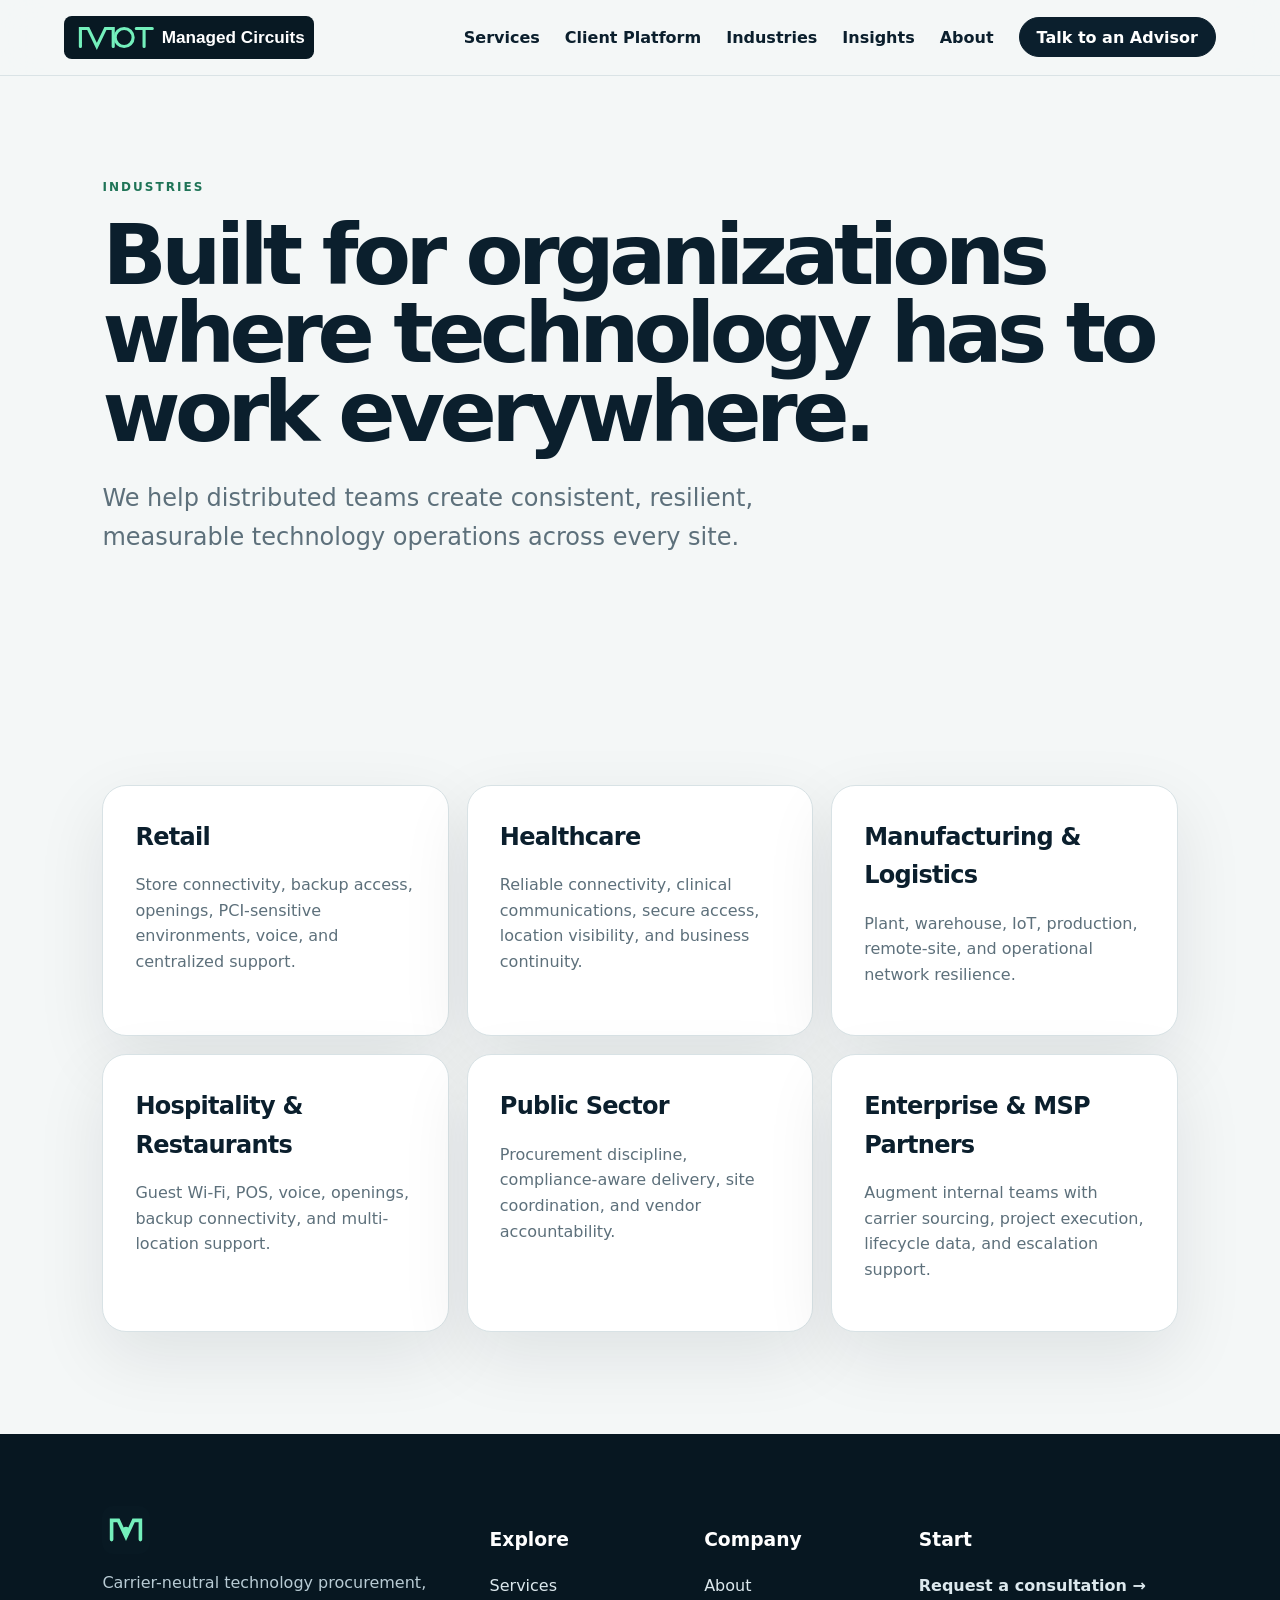
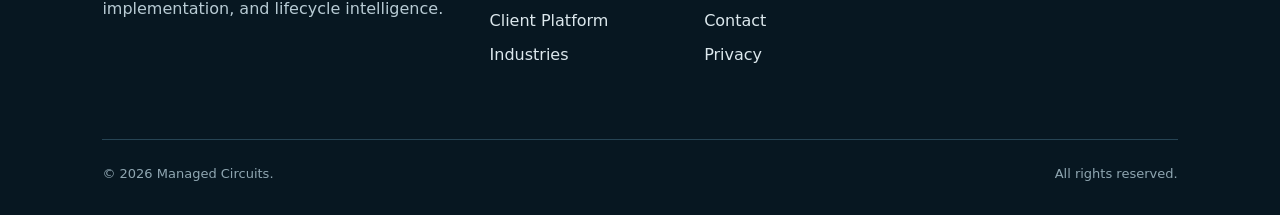
==== industries/index.html @ 8db1e23a "Revert "Upgrade homepage portal showcase and Get Rates form" This reverts commit cef4eb5a927f7d7d0e8" ====
<!doctype html><html lang="en"><head><meta charset="utf-8"><meta name="viewport" content="width=device-width,initial-scale=1"><title>Industries | Managed Circuits</title><meta name="description" content="Technology lifecycle management for retail, healthcare, hospitality, manufacturing, public sector, and distributed enterprises."><link rel="icon" href="/assets/images/favicon.svg"><link rel="stylesheet" href="/assets/css/styles.css"></head><body><header class="site-header"><a class="brand" href="/"><img src="/assets/images/logo.svg" alt="Managed Circuits"></a><button class="nav-toggle" aria-expanded="false">Menu</button><nav class="nav-links"><a href="/services/">Services</a><a href="/platform/">Client Platform</a><a href="/industries/">Industries</a><a href="/resources/">Insights</a><a href="/about.html">About</a><a class="button button-small" href="/contact.html">Talk to an Advisor</a></nav></header><main><section class="page-hero"><div class="eyebrow">Industries</div><h1>Built for organizations where technology has to work everywhere.</h1><p>We help distributed teams create consistent, resilient, measurable technology operations across every site.</p></section><section class="section cards three"><article class="card"><h3>Retail</h3><p>Store connectivity, backup access, openings, PCI-sensitive environments, voice, and centralized support.</p></article><article class="card"><h3>Healthcare</h3><p>Reliable connectivity, clinical communications, secure access, location visibility, and business continuity.</p></article><article class="card"><h3>Manufacturing & Logistics</h3><p>Plant, warehouse, IoT, production, remote-site, and operational network resilience.</p></article><article class="card"><h3>Hospitality & Restaurants</h3><p>Guest Wi-Fi, POS, voice, openings, backup connectivity, and multi-location support.</p></article><article class="card"><h3>Public Sector</h3><p>Procurement discipline, compliance-aware delivery, site coordination, and vendor accountability.</p></article><article class="card"><h3>Enterprise & MSP Partners</h3><p>Augment internal teams with carrier sourcing, project execution, lifecycle data, and escalation support.</p></article></section></main><footer class="site-footer"><div><img class="footer-mark" src="/assets/images/logo-mark.svg" alt=""><p>Carrier-neutral technology procurement, implementation, and lifecycle intelligence.</p></div><div><h3>Explore</h3><a href="/services/">Services</a><a href="/platform/">Client Platform</a><a href="/industries/">Industries</a></div><div><h3>Company</h3><a href="/about.html">About</a><a href="/contact.html">Contact</a><a href="/privacy.html">Privacy</a></div><div><h3>Start</h3><a class="text-link" href="/contact.html">Request a consultation →</a></div><div class="footer-bottom"><span>© 2026 Managed Circuits.</span><span>All rights reserved.</span></div></footer><script src="/assets/js/site.js" defer></script></body></html>
---- assets/css/styles.css ----
:root{--ink:#0b1f2d;--deep:#071721;--panel:#0c2635;--mint:#74f0bc;--mint2:#dffbef;--paper:#f4f7f7;--white:#fff;--muted:#5d707b;--line:#d8e2e5;--radius:24px;--shadow:0 24px 70px rgba(7,23,33,.09)}*{box-sizing:border-box}html{scroll-behavior:smooth}body{margin:0;background:var(--paper);color:var(--ink);font-family:Inter,ui-sans-serif,system-ui,-apple-system,BlinkMacSystemFont,"Segoe UI",sans-serif;line-height:1.6}a{color:inherit;text-decoration:none}img{max-width:100%;display:block}.site-header{position:sticky;top:0;z-index:50;display:flex;align-items:center;justify-content:space-between;padding:16px clamp(20px,5vw,72px);background:rgba(244,247,247,.92);backdrop-filter:blur(18px);border-bottom:1px solid rgba(216,226,229,.9)}.brand img{width:250px}.nav-links{display:flex;gap:25px;align-items:center;font-weight:720}.nav-links>a:not(.button):hover{opacity:.58}.nav-toggle{display:none;background:#fff;border:1px solid var(--line);border-radius:999px;padding:9px 14px}.button{display:inline-flex;align-items:center;justify-content:center;min-height:50px;padding:0 23px;border-radius:999px;background:var(--ink);border:1px solid var(--ink);color:#fff;font-weight:800;transition:.2s}.button:hover{transform:translateY(-2px);box-shadow:0 12px 30px rgba(7,23,33,.18)}.button-small{min-height:40px;padding:0 17px}.button-ghost{background:transparent;color:var(--ink)}.button-light{background:#fff;color:var(--deep);border-color:#fff}.text-link{font-weight:850;color:#166348}.eyebrow{text-transform:uppercase;letter-spacing:.17em;font-size:12px;font-weight:900;color:#1f7457}.hero{max-width:1500px;margin:auto;min-height:82vh;padding:clamp(72px,10vw,140px) clamp(22px,8vw,120px);display:grid;grid-template-columns:1.05fr .95fr;gap:70px;align-items:center;background:radial-gradient(circle at 80% 14%,rgba(116,240,188,.42),transparent 28%)}.hero h1,.page-hero h1{font-size:clamp(50px,7.4vw,104px);line-height:.93;letter-spacing:-.065em;margin:18px 0 28px}.hero p,.page-hero p{font-size:clamp(19px,2vw,24px);color:var(--muted);max-width:760px}.hero-actions{display:flex;gap:12px;flex-wrap:wrap;margin-top:30px}.hero-visual{background:var(--deep);border-radius:30px;padding:16px;box-shadow:0 35px 90px rgba(7,23,33,.22)}.proof-strip{display:flex;flex-wrap:wrap;gap:20px;margin-top:45px;font-size:14px;font-weight:800}.proof-strip span:before{content:"✓";color:#1f7457;margin-right:8px}.section,.page-hero{max-width:1500px;margin:auto;padding:clamp(62px,8vw,112px) clamp(22px,8vw,120px)}.page-hero h1{font-size:clamp(48px,6.6vw,88px);max-width:1100px}.section h2{font-size:clamp(36px,4.6vw,66px);line-height:1;letter-spacing:-.05em;margin:12px 0 24px}.section h3{letter-spacing:-.03em}.section-heading{display:flex;justify-content:space-between;align-items:end;gap:35px;margin-bottom:38px}.lead{font-size:20px;color:var(--muted);max-width:820px}.split{display:grid;grid-template-columns:1fr 1fr;gap:clamp(40px,8vw,120px);align-items:start}.cards{display:grid;gap:18px}.cards.two{grid-template-columns:repeat(2,1fr)}.cards.three{grid-template-columns:repeat(3,1fr)}.cards.four{grid-template-columns:repeat(4,1fr)}.card{background:#fff;border:1px solid var(--line);border-radius:var(--radius);padding:32px;box-shadow:var(--shadow)}.card h3{font-size:24px;margin:0 0 10px}.card p,.card li{color:var(--muted)}.card ul{padding-left:20px}.number{font-size:13px;font-weight:900;color:#1f7457;margin-bottom:52px}.dark-panel{background:var(--deep);color:#fff;border-radius:38px;padding:clamp(42px,7vw,92px);display:grid;grid-template-columns:1fr .95fr;gap:60px;align-items:center}.dark-panel p{color:#bfd0d8}.dark-panel .eyebrow{color:var(--mint)}.portal-grid{display:grid;grid-template-columns:repeat(3,1fr);gap:16px;margin-top:42px}.portal-card{background:#0f2a39;border:1px solid #244657;border-radius:20px;padding:25px}.portal-card h3{margin:0 0 8px;color:#fff;font-size:21px}.portal-card p{font-size:15px;margin:0}.portal-icon{width:42px;height:42px;border-radius:12px;background:var(--mint);display:grid;place-items:center;color:var(--deep);font-weight:950;margin-bottom:35px}.ai-strip{margin-top:28px;padding:28px;border-radius:22px;background:linear-gradient(135deg,#dffbef,#fff);color:var(--ink)}.ai-strip strong{display:block;font-size:23px;margin-bottom:6px}.prompt-list{display:grid;grid-template-columns:repeat(2,1fr);gap:12px;margin-top:22px}.prompt{background:#fff;border:1px solid var(--line);padding:16px;border-radius:14px;font-weight:700}.process{background:#eaf1f0;border-radius:36px}.timeline{display:grid;grid-template-columns:repeat(4,1fr);gap:18px;margin-top:44px}.timeline article{border-top:2px solid var(--ink);padding-top:22px}.timeline span{display:inline-grid;place-items:center;width:36px;height:36px;border-radius:50%;background:var(--mint);font-weight:950}.stat-row{display:grid;grid-template-columns:repeat(4,1fr);gap:16px}.stat{padding:28px;border-left:1px solid var(--line)}.stat strong{display:block;font-size:clamp(34px,4vw,58px);letter-spacing:-.05em}.stat span{color:var(--muted)}.quote{text-align:center}.quote blockquote{font-size:clamp(32px,5vw,70px);line-height:1.08;letter-spacing:-.05em;max-width:1120px;margin:0 auto}.quote p{color:var(--muted)}.cta{display:flex;align-items:center;justify-content:space-between;gap:42px;border-top:1px solid var(--line)}.cta h2{max-width:900px}.feature-list{display:grid;grid-template-columns:repeat(2,1fr);gap:20px}.feature{padding:25px 0;border-top:1px solid var(--line)}.feature h3{font-size:23px;margin:0 0 8px}.feature p{color:var(--muted);margin:0}.site-footer{background:var(--deep);color:#fff;padding:72px clamp(22px,8vw,120px) 30px;display:grid;grid-template-columns:2fr 1fr 1fr 1.5fr;gap:42px}.site-footer p{color:#b8cbd4}.site-footer a{display:block;margin:9px 0;color:#dce8ed}.footer-mark{width:48px}.footer-bottom{grid-column:1/-1;border-top:1px solid #264454;padding-top:24px;margin-top:20px;display:flex;justify-content:space-between;color:#8fa6b1;font-size:13px}.contact-grid{display:grid;grid-template-columns:.8fr 1.2fr;gap:75px}.contact-form{background:#fff;border:1px solid var(--line);border-radius:24px;padding:34px;box-shadow:var(--shadow)}.contact-form label{display:block;font-weight:800;margin-bottom:18px}.contact-form input,.contact-form textarea,.contact-form select{width:100%;margin-top:7px;padding:13px;border:1px solid #cbd7db;border-radius:12px;font:inherit}.article{max-width:900px;margin:auto;padding:0 22px 110px}.article h2{font-size:34px}.article li{padding:10px 0}.pill{display:inline-flex;padding:6px 11px;border-radius:999px;background:var(--mint2);color:#176146;font-weight:850;font-size:12px}@media(max-width:980px){.hero,.dark-panel,.split,.contact-grid{grid-template-columns:1fr}.portal-grid,.cards.three,.cards.four,.timeline,.stat-row{grid-template-columns:repeat(2,1fr)}.hero-visual{max-width:760px}.nav-toggle{display:block}.nav-links{display:none;position:absolute;top:72px;left:16px;right:16px;background:#fff;border:1px solid var(--line);border-radius:18px;padding:20px;box-shadow:var(--shadow);flex-direction:column;align-items:stretch}.nav-links.open{display:flex}.site-footer{grid-template-columns:1fr 1fr}}@media(max-width:640px){.brand img{width:205px}.hero{min-height:auto}.hero h1{font-size:52px}.cards.two,.cards.three,.cards.four,.portal-grid,.timeline,.stat-row,.prompt-list,.feature-list,.site-footer{grid-template-columns:1fr}.section-heading,.cta,.footer-bottom{align-items:flex-start;flex-direction:column}.dark-panel,.process{border-radius:0}.card{padding:26px}.site-header{padding:14px 18px}}
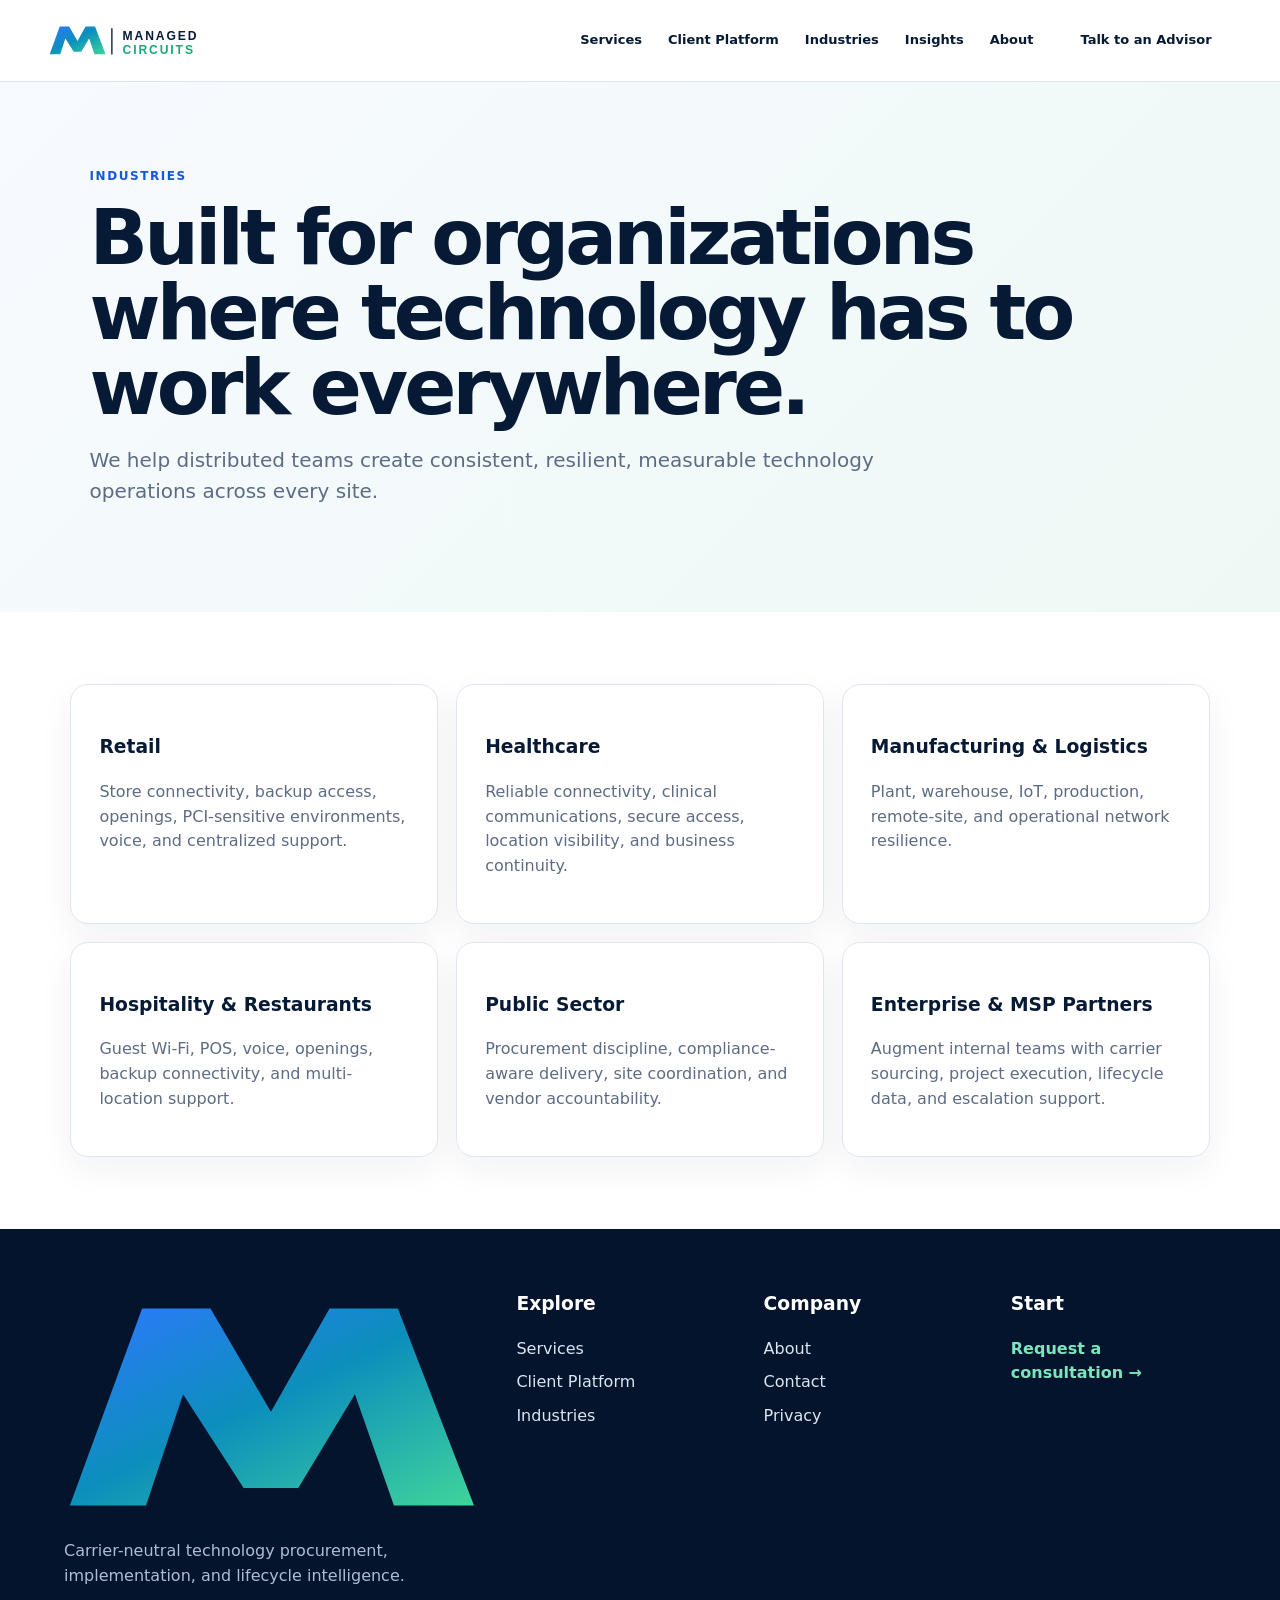
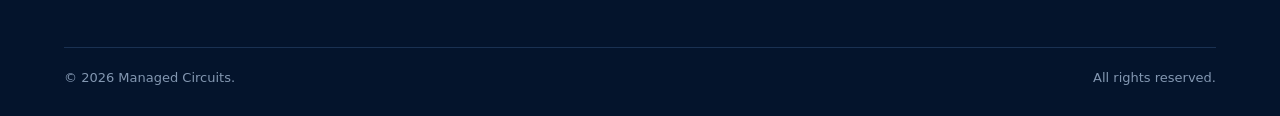
==== commit e08bdbfd: "Update website favicon" ====
--- a/industries/index.html
+++ b/industries/index.html
@@ -1 +1 @@
-<!doctype html><html lang="en"><head><meta charset="utf-8"><meta name="viewport" content="width=device-width,initial-scale=1"><title>Industries | Managed Circuits</title><meta name="description" content="Technology lifecycle management for retail, healthcare, hospitality, manufacturing, public sector, and distributed enterprises."><link rel="icon" href="/assets/images/favicon.svg"><link rel="stylesheet" href="/assets/css/styles.css"></head><body><header class="site-header"><a class="brand" href="/"><img src="/assets/images/logo.svg" alt="Managed Circuits"></a><button class="nav-toggle" aria-expanded="false">Menu</button><nav class="nav-links"><a href="/services/">Services</a><a href="/platform/">Client Platform</a><a href="/industries/">Industries</a><a href="/resources/">Insights</a><a href="/about.html">About</a><a class="button button-small" href="/contact.html">Talk to an Advisor</a></nav></header><main><section class="page-hero"><div class="eyebrow">Industries</div><h1>Built for organizations where technology has to work everywhere.</h1><p>We help distributed teams create consistent, resilient, measurable technology operations across every site.</p></section><section class="section cards three"><article class="card"><h3>Retail</h3><p>Store connectivity, backup access, openings, PCI-sensitive environments, voice, and centralized support.</p></article><article class="card"><h3>Healthcare</h3><p>Reliable connectivity, clinical communications, secure access, location visibility, and business continuity.</p></article><article class="card"><h3>Manufacturing & Logistics</h3><p>Plant, warehouse, IoT, production, remote-site, and operational network resilience.</p></article><article class="card"><h3>Hospitality & Restaurants</h3><p>Guest Wi-Fi, POS, voice, openings, backup connectivity, and multi-location support.</p></article><article class="card"><h3>Public Sector</h3><p>Procurement discipline, compliance-aware delivery, site coordination, and vendor accountability.</p></article><article class="card"><h3>Enterprise & MSP Partners</h3><p>Augment internal teams with carrier sourcing, project execution, lifecycle data, and escalation support.</p></article></section></main><footer class="site-footer"><div><img class="footer-mark" src="/assets/images/logo-mark.svg" alt=""><p>Carrier-neutral technology procurement, implementation, and lifecycle intelligence.</p></div><div><h3>Explore</h3><a href="/services/">Services</a><a href="/platform/">Client Platform</a><a href="/industries/">Industries</a></div><div><h3>Company</h3><a href="/about.html">About</a><a href="/contact.html">Contact</a><a href="/privacy.html">Privacy</a></div><div><h3>Start</h3><a class="text-link" href="/contact.html">Request a consultation →</a></div><div class="footer-bottom"><span>© 2026 Managed Circuits.</span><span>All rights reserved.</span></div></footer><script src="/assets/js/site.js" defer></script></body></html>+<!doctype html><html lang="en"><head><meta charset="utf-8"><meta name="viewport" content="width=device-width,initial-scale=1"><title>Industries | Managed Circuits</title><meta name="description" content="Technology lifecycle management for retail, healthcare, hospitality, manufacturing, public sector, and distributed enterprises."><link rel="icon" type="image/png" href="/assets/images/favicon.png"><link rel="stylesheet" href="/assets/css/styles.css"></head><body><header class="site-header"><a class="brand" href="/"><img src="/assets/images/logo.svg" alt="Managed Circuits"></a><button class="nav-toggle" aria-expanded="false">Menu</button><nav class="nav-links"><a href="/services/">Services</a><a href="/platform/">Client Platform</a><a href="/industries/">Industries</a><a href="/resources/">Insights</a><a href="/about.html">About</a><a class="button button-small" href="/contact.html">Talk to an Advisor</a></nav></header><main><section class="page-hero"><div class="eyebrow">Industries</div><h1>Built for organizations where technology has to work everywhere.</h1><p>We help distributed teams create consistent, resilient, measurable technology operations across every site.</p></section><section class="section cards three"><article class="card"><h3>Retail</h3><p>Store connectivity, backup access, openings, PCI-sensitive environments, voice, and centralized support.</p></article><article class="card"><h3>Healthcare</h3><p>Reliable connectivity, clinical communications, secure access, location visibility, and business continuity.</p></article><article class="card"><h3>Manufacturing & Logistics</h3><p>Plant, warehouse, IoT, production, remote-site, and operational network resilience.</p></article><article class="card"><h3>Hospitality & Restaurants</h3><p>Guest Wi-Fi, POS, voice, openings, backup connectivity, and multi-location support.</p></article><article class="card"><h3>Public Sector</h3><p>Procurement discipline, compliance-aware delivery, site coordination, and vendor accountability.</p></article><article class="card"><h3>Enterprise & MSP Partners</h3><p>Augment internal teams with carrier sourcing, project execution, lifecycle data, and escalation support.</p></article></section></main><footer class="site-footer"><div><img class="footer-mark" src="/assets/images/logo-mark.svg" alt=""><p>Carrier-neutral technology procurement, implementation, and lifecycle intelligence.</p></div><div><h3>Explore</h3><a href="/services/">Services</a><a href="/platform/">Client Platform</a><a href="/industries/">Industries</a></div><div><h3>Company</h3><a href="/about.html">About</a><a href="/contact.html">Contact</a><a href="/privacy.html">Privacy</a></div><div><h3>Start</h3><a class="text-link" href="/contact.html">Request a consultation →</a></div><div class="footer-bottom"><span>© 2026 Managed Circuits.</span><span>All rights reserved.</span></div></footer><script src="/assets/js/site.js" defer></script></body></html>
--- a/assets/css/styles.css
+++ b/assets/css/styles.css
@@ -1 +1,69 @@
-:root{--ink:#0b1f2d;--deep:#071721;--panel:#0c2635;--mint:#74f0bc;--mint2:#dffbef;--paper:#f4f7f7;--white:#fff;--muted:#5d707b;--line:#d8e2e5;--radius:24px;--shadow:0 24px 70px rgba(7,23,33,.09)}*{box-sizing:border-box}html{scroll-behavior:smooth}body{margin:0;background:var(--paper);color:var(--ink);font-family:Inter,ui-sans-serif,system-ui,-apple-system,BlinkMacSystemFont,"Segoe UI",sans-serif;line-height:1.6}a{color:inherit;text-decoration:none}img{max-width:100%;display:block}.site-header{position:sticky;top:0;z-index:50;display:flex;align-items:center;justify-content:space-between;padding:16px clamp(20px,5vw,72px);background:rgba(244,247,247,.92);backdrop-filter:blur(18px);border-bottom:1px solid rgba(216,226,229,.9)}.brand img{width:250px}.nav-links{display:flex;gap:25px;align-items:center;font-weight:720}.nav-links>a:not(.button):hover{opacity:.58}.nav-toggle{display:none;background:#fff;border:1px solid var(--line);border-radius:999px;padding:9px 14px}.button{display:inline-flex;align-items:center;justify-content:center;min-height:50px;padding:0 23px;border-radius:999px;background:var(--ink);border:1px solid var(--ink);color:#fff;font-weight:800;transition:.2s}.button:hover{transform:translateY(-2px);box-shadow:0 12px 30px rgba(7,23,33,.18)}.button-small{min-height:40px;padding:0 17px}.button-ghost{background:transparent;color:var(--ink)}.button-light{background:#fff;color:var(--deep);border-color:#fff}.text-link{font-weight:850;color:#166348}.eyebrow{text-transform:uppercase;letter-spacing:.17em;font-size:12px;font-weight:900;color:#1f7457}.hero{max-width:1500px;margin:auto;min-height:82vh;padding:clamp(72px,10vw,140px) clamp(22px,8vw,120px);display:grid;grid-template-columns:1.05fr .95fr;gap:70px;align-items:center;background:radial-gradient(circle at 80% 14%,rgba(116,240,188,.42),transparent 28%)}.hero h1,.page-hero h1{font-size:clamp(50px,7.4vw,104px);line-height:.93;letter-spacing:-.065em;margin:18px 0 28px}.hero p,.page-hero p{font-size:clamp(19px,2vw,24px);color:var(--muted);max-width:760px}.hero-actions{display:flex;gap:12px;flex-wrap:wrap;margin-top:30px}.hero-visual{background:var(--deep);border-radius:30px;padding:16px;box-shadow:0 35px 90px rgba(7,23,33,.22)}.proof-strip{display:flex;flex-wrap:wrap;gap:20px;margin-top:45px;font-size:14px;font-weight:800}.proof-strip span:before{content:"✓";color:#1f7457;margin-right:8px}.section,.page-hero{max-width:1500px;margin:auto;padding:clamp(62px,8vw,112px) clamp(22px,8vw,120px)}.page-hero h1{font-size:clamp(48px,6.6vw,88px);max-width:1100px}.section h2{font-size:clamp(36px,4.6vw,66px);line-height:1;letter-spacing:-.05em;margin:12px 0 24px}.section h3{letter-spacing:-.03em}.section-heading{display:flex;justify-content:space-between;align-items:end;gap:35px;margin-bottom:38px}.lead{font-size:20px;color:var(--muted);max-width:820px}.split{display:grid;grid-template-columns:1fr 1fr;gap:clamp(40px,8vw,120px);align-items:start}.cards{display:grid;gap:18px}.cards.two{grid-template-columns:repeat(2,1fr)}.cards.three{grid-template-columns:repeat(3,1fr)}.cards.four{grid-template-columns:repeat(4,1fr)}.card{background:#fff;border:1px solid var(--line);border-radius:var(--radius);padding:32px;box-shadow:var(--shadow)}.card h3{font-size:24px;margin:0 0 10px}.card p,.card li{color:var(--muted)}.card ul{padding-left:20px}.number{font-size:13px;font-weight:900;color:#1f7457;margin-bottom:52px}.dark-panel{background:var(--deep);color:#fff;border-radius:38px;padding:clamp(42px,7vw,92px);display:grid;grid-template-columns:1fr .95fr;gap:60px;align-items:center}.dark-panel p{color:#bfd0d8}.dark-panel .eyebrow{color:var(--mint)}.portal-grid{display:grid;grid-template-columns:repeat(3,1fr);gap:16px;margin-top:42px}.portal-card{background:#0f2a39;border:1px solid #244657;border-radius:20px;padding:25px}.portal-card h3{margin:0 0 8px;color:#fff;font-size:21px}.portal-card p{font-size:15px;margin:0}.portal-icon{width:42px;height:42px;border-radius:12px;background:var(--mint);display:grid;place-items:center;color:var(--deep);font-weight:950;margin-bottom:35px}.ai-strip{margin-top:28px;padding:28px;border-radius:22px;background:linear-gradient(135deg,#dffbef,#fff);color:var(--ink)}.ai-strip strong{display:block;font-size:23px;margin-bottom:6px}.prompt-list{display:grid;grid-template-columns:repeat(2,1fr);gap:12px;margin-top:22px}.prompt{background:#fff;border:1px solid var(--line);padding:16px;border-radius:14px;font-weight:700}.process{background:#eaf1f0;border-radius:36px}.timeline{display:grid;grid-template-columns:repeat(4,1fr);gap:18px;margin-top:44px}.timeline article{border-top:2px solid var(--ink);padding-top:22px}.timeline span{display:inline-grid;place-items:center;width:36px;height:36px;border-radius:50%;background:var(--mint);font-weight:950}.stat-row{display:grid;grid-template-columns:repeat(4,1fr);gap:16px}.stat{padding:28px;border-left:1px solid var(--line)}.stat strong{display:block;font-size:clamp(34px,4vw,58px);letter-spacing:-.05em}.stat span{color:var(--muted)}.quote{text-align:center}.quote blockquote{font-size:clamp(32px,5vw,70px);line-height:1.08;letter-spacing:-.05em;max-width:1120px;margin:0 auto}.quote p{color:var(--muted)}.cta{display:flex;align-items:center;justify-content:space-between;gap:42px;border-top:1px solid var(--line)}.cta h2{max-width:900px}.feature-list{display:grid;grid-template-columns:repeat(2,1fr);gap:20px}.feature{padding:25px 0;border-top:1px solid var(--line)}.feature h3{font-size:23px;margin:0 0 8px}.feature p{color:var(--muted);margin:0}.site-footer{background:var(--deep);color:#fff;padding:72px clamp(22px,8vw,120px) 30px;display:grid;grid-template-columns:2fr 1fr 1fr 1.5fr;gap:42px}.site-footer p{color:#b8cbd4}.site-footer a{display:block;margin:9px 0;color:#dce8ed}.footer-mark{width:48px}.footer-bottom{grid-column:1/-1;border-top:1px solid #264454;padding-top:24px;margin-top:20px;display:flex;justify-content:space-between;color:#8fa6b1;font-size:13px}.contact-grid{display:grid;grid-template-columns:.8fr 1.2fr;gap:75px}.contact-form{background:#fff;border:1px solid var(--line);border-radius:24px;padding:34px;box-shadow:var(--shadow)}.contact-form label{display:block;font-weight:800;margin-bottom:18px}.contact-form input,.contact-form textarea,.contact-form select{width:100%;margin-top:7px;padding:13px;border:1px solid #cbd7db;border-radius:12px;font:inherit}.article{max-width:900px;margin:auto;padding:0 22px 110px}.article h2{font-size:34px}.article li{padding:10px 0}.pill{display:inline-flex;padding:6px 11px;border-radius:999px;background:var(--mint2);color:#176146;font-weight:850;font-size:12px}@media(max-width:980px){.hero,.dark-panel,.split,.contact-grid{grid-template-columns:1fr}.portal-grid,.cards.three,.cards.four,.timeline,.stat-row{grid-template-columns:repeat(2,1fr)}.hero-visual{max-width:760px}.nav-toggle{display:block}.nav-links{display:none;position:absolute;top:72px;left:16px;right:16px;background:#fff;border:1px solid var(--line);border-radius:18px;padding:20px;box-shadow:var(--shadow);flex-direction:column;align-items:stretch}.nav-links.open{display:flex}.site-footer{grid-template-columns:1fr 1fr}}@media(max-width:640px){.brand img{width:205px}.hero{min-height:auto}.hero h1{font-size:52px}.cards.two,.cards.three,.cards.four,.portal-grid,.timeline,.stat-row,.prompt-list,.feature-list,.site-footer{grid-template-columns:1fr}.section-heading,.cta,.footer-bottom{align-items:flex-start;flex-direction:column}.dark-panel,.process{border-radius:0}.card{padding:26px}.site-header{padding:14px 18px}}
+:root{--navy:#061a38;--navy2:#0b2b56;--blue:#1458df;--blue2:#2d7cff;--green:#10a66f;--green2:#42d69f;--ink:#071a35;--muted:#5d6c84;--paper:#f7f9fc;--line:#dfe6f1;--white:#fff;--shadow:0 24px 70px rgba(9,30,66,.12);--radius:22px}*{box-sizing:border-box}html{scroll-behavior:smooth}body{margin:0;background:#fff;color:var(--ink);font-family:Inter,ui-sans-serif,system-ui,-apple-system,BlinkMacSystemFont,"Segoe UI",sans-serif;line-height:1.55}body.drawer-open{overflow:hidden}a{color:inherit;text-decoration:none}button,input,select,textarea{font:inherit}button{cursor:pointer}img{max-width:100%;display:block}.site-header{position:sticky;top:0;z-index:80;display:flex;align-items:center;justify-content:space-between;min-height:78px;padding:12px clamp(22px,4.5vw,70px);background:rgba(255,255,255,.95);backdrop-filter:blur(18px);border-bottom:1px solid var(--line)}.brand img{width:225px;height:auto}.nav-links{display:flex;align-items:center;gap:24px;font-size:14px;font-weight:750}.nav-links>a:not(.nav-login):hover{color:var(--blue)}.nav-login{padding:10px 18px;border:1px solid var(--blue);border-radius:9px;color:var(--blue)}.nav-toggle{display:none}.button{display:inline-flex;align-items:center;justify-content:center;min-height:48px;padding:0 24px;border:0;border-radius:9px;font-weight:850;transition:.2s;white-space:nowrap}.button:hover{transform:translateY(-2px);box-shadow:0 12px 28px rgba(12,58,140,.18)}.button-small{min-height:42px;padding:0 18px}.button-blue{background:linear-gradient(135deg,var(--blue),var(--blue2));color:#fff}.button-green{background:linear-gradient(135deg,#0a8f5c,var(--green));color:#fff}.button-light{background:#fff;color:var(--blue)}.button-ghost{background:#fff;color:var(--blue);border:1px solid #b9c8e1}.eyebrow{text-transform:uppercase;letter-spacing:.13em;font-size:12px;font-weight:900;color:var(--blue)}.hero-approved{position:relative;display:grid;grid-template-columns:.82fr 1.18fr;align-items:center;gap:42px;min-height:680px;padding:62px clamp(26px,4.5vw,72px) 45px;overflow:hidden;background:radial-gradient(circle at 75% 30%,rgba(45,124,255,.12),transparent 31%),radial-gradient(circle at 83% 70%,rgba(66,214,159,.13),transparent 34%),linear-gradient(180deg,#fff 0%,#fbfdff 100%)}.hero-approved:after{content:"";position:absolute;left:-5%;right:-5%;bottom:-70px;height:260px;background:repeating-radial-gradient(ellipse at center,rgba(20,88,223,.08) 0 1px,transparent 1px 22px);opacity:.55;transform:scaleY(.45);pointer-events:none}.hero-copy{position:relative;z-index:2;max-width:560px}.hero-copy h1{font-size:clamp(46px,5.4vw,79px);line-height:.96;letter-spacing:-.055em;margin:17px 0 24px}.hero-copy .blue{color:var(--blue)}.hero-copy .green{color:var(--green)}.hero-copy p{font-size:19px;color:#33435d;max-width:530px}.hero-actions{display:flex;gap:14px;margin:28px 0 25px}.proof-strip{display:flex;flex-wrap:wrap;gap:18px;font-size:13px;font-weight:800;color:#33435d}.proof-strip span:before{content:"✓";display:inline-grid;place-items:center;width:17px;height:17px;border-radius:50%;background:var(--blue);color:#fff;margin-right:7px;font-size:11px}.portal-stage{position:relative;z-index:2;min-width:0;padding:18px 58px 28px 28px}.portal-window{background:#fff;border:10px solid #101827;border-bottom-width:17px;border-radius:24px;box-shadow:0 35px 80px rgba(9,30,66,.28);overflow:hidden;min-height:455px}.portal-top{height:48px;display:grid;grid-template-columns:150px 1fr 90px;gap:18px;align-items:center;padding:0 13px;border-bottom:1px solid #e6ebf3;background:#fff}.portal-logo{display:flex;align-items:center;gap:8px;font-size:8px;line-height:1.05;font-weight:900;letter-spacing:.08em}.portal-logo img{width:28px}.portal-search{justify-self:center;width:min(310px,100%);padding:7px 12px;border:1px solid #e1e7f0;border-radius:8px;font-size:10px;color:#8a97ab}.portal-icons{font-size:11px;text-align:right}.portal-body{display:grid;grid-template-columns:150px 1fr;min-height:390px}.portal-sidebar{background:linear-gradient(180deg,#061a38,#031129);padding:14px 9px;display:flex;flex-direction:column;gap:3px}.portal-sidebar a{display:flex;align-items:center;gap:10px;color:#bac7da;font-size:10px;padding:9px 10px;border-radius:7px}.portal-sidebar a.active{background:#0d427a;color:#5fd8ff}.portal-sidebar a:hover{background:#10294c}.portal-main{padding:18px;background:#f8fafc;min-width:0}.portal-title{display:flex;justify-content:space-between;align-items:center;margin-bottom:14px}.portal-title strong{font-size:16px}.portal-title small{font-size:9px;color:#8794a8}.metric-grid{display:grid;grid-template-columns:repeat(4,1fr);gap:10px}.metric-grid>div{background:#fff;border:1px solid #e6eaf1;border-radius:9px;padding:12px;box-shadow:0 5px 16px rgba(9,30,66,.05)}.metric-grid small{display:block;font-size:8px;color:#53647e}.metric-grid b{display:block;font-size:22px;margin:4px 0}.metric-grid em{font-style:normal;font-size:7px;color:var(--green)}.metric-grid em.warn{color:#ef5f5f}.dash-lower{display:grid;grid-template-columns:1.5fr .8fr;gap:10px;margin-top:10px}.network-card,.alerts-card{background:#fff;border:1px solid #e6eaf1;border-radius:9px;padding:11px;min-height:208px}.card-head{display:flex;justify-content:space-between;font-size:9px}.card-head span{color:var(--blue)}.map-art{position:relative;height:162px;margin-top:8px;border-radius:7px;overflow:hidden;background:linear-gradient(135deg,#eef4fb,#f8fbff)}.map-art:before{content:"";position:absolute;inset:23% 8% 15%;background:#d8e2ee;clip-path:polygon(5% 23%,18% 10%,30% 20%,43% 7%,62% 16%,78% 10%,94% 28%,88% 52%,96% 69%,83% 87%,63% 78%,48% 91%,31% 74%,14% 80%,8% 57%)}.map-art svg{position:absolute;inset:0;width:100%;height:100%;z-index:2;fill:none;stroke:#65a4ff;stroke-width:2}.map-art i{position:absolute;z-index:3;width:8px;height:8px;border-radius:50%;background:var(--blue);box-shadow:0 0 0 4px rgba(45,124,255,.15)}.alerts-card article{display:grid;grid-template-columns:8px 1fr 10px;gap:8px;align-items:center;padding:12px 0;border-bottom:1px solid #edf0f5;font-size:8px}.alerts-card article:last-child{border:0}.alerts-card article i{width:7px;height:7px;border-radius:50%}.amber{background:#f1a91b}.red{background:#ef4056}.blue-dot{background:var(--blue)}.alerts-card article b,.alerts-card article small{display:block}.alerts-card article small{color:#8490a4}.float-card{position:absolute;width:145px;padding:16px;background:#fff;border:1px solid #e3e9f2;border-radius:14px;box-shadow:0 20px 50px rgba(9,30,66,.16);font-size:10px;z-index:4}.float-card b,.float-card small{display:block}.float-card b{font-size:11px;margin:8px 0 5px}.float-card small{color:#617089}.float-left{left:-1px}.float-right{right:-1px}.float-left.one{top:55%}.float-left.two{top:79%}.float-right.one{top:23%}.float-right.two{top:63%}.float-icon{display:grid;place-items:center;width:38px;height:38px;border-radius:50%;background:#edf4ff;color:var(--blue);font-size:20px;font-weight:900}.green-icon{background:#e8fbf3;color:var(--green)}.provider-intro{text-align:center;padding:48px 22px 24px}.provider-intro p{color:var(--muted);margin:4px auto;max-width:760px}.provider-intro h2{font-size:clamp(34px,4.2vw,58px);line-height:1;letter-spacing:-.045em;margin:11px 0 15px}.provider-marquee{overflow:hidden;border-top:1px solid var(--line);border-bottom:1px solid var(--line);background:#fff}.provider-track{display:flex;width:max-content;animation:marquee 34s linear infinite}.provider-track span{display:grid;place-items:center;height:86px;padding:0 34px;font-weight:900;font-size:18px;color:#4a5870;white-space:nowrap}.provider-track span:nth-child(5n+1){color:#0b78b6}.provider-track span:nth-child(5n+2){color:#111}.provider-track span:nth-child(5n+3){color:#194a8d}.provider-track span:nth-child(5n+4){color:#4c4c4c}.provider-track span:nth-child(5n){color:#d65c24}@keyframes marquee{to{transform:translateX(-50%)}}.section{padding:72px clamp(24px,5.5vw,90px);max-width:1500px;margin:auto}.section-heading.centered{text-align:center;max-width:840px;margin:0 auto 44px}.section h2{font-size:clamp(38px,4.5vw,64px);line-height:1.02;letter-spacing:-.048em;margin:10px 0 18px}.section p{color:var(--muted)}.solution-section{padding-top:70px;padding-bottom:76px}.solution-grid{display:grid;grid-template-columns:repeat(4,1fr);gap:0}.solution-grid article{text-align:center;padding:20px 35px;border-right:1px solid var(--line)}.solution-grid article:last-child{border:0}.solution-grid span{display:grid;place-items:center;width:52px;height:52px;margin:0 auto 18px;border-radius:50%;background:#edf4ff;color:var(--blue);font-size:25px}.solution-grid h3{font-size:18px;margin:0 0 10px}.real-portal{display:grid;grid-template-columns:.72fr 1.28fr;gap:52px;align-items:center;background:linear-gradient(135deg,#061a38,#0b2e56);color:#fff;border-radius:30px;margin-bottom:70px}.real-portal p{color:#c4d3e4}.mini-cards{display:grid;gap:10px;margin-top:24px}.mini-cards div{padding:14px 16px;background:rgba(255,255,255,.08);border:1px solid rgba(255,255,255,.12);border-radius:12px}.mini-cards b,.mini-cards span{display:block}.mini-cards span{font-size:13px;color:#c7d3e2}.real-shot{position:relative;border:8px solid #0b1423;border-radius:18px;overflow:hidden;box-shadow:0 30px 70px rgba(0,0,0,.35);height:480px}.real-shot img{width:100%;height:100%;object-fit:cover;object-position:42% center;filter:contrast(1.08) saturate(1.08)}.shot-label{position:absolute;padding:10px 14px;border-radius:10px;background:#fff;color:var(--ink);font-weight:900;font-size:12px;box-shadow:0 12px 28px rgba(0,0,0,.2)}.shot-label.top{top:18px;right:18px}.shot-label.bottom{bottom:18px;left:18px}.lifecycle{padding-top:54px;padding-bottom:70px}.lifecycle-line{display:grid;grid-template-columns:repeat(8,1fr);margin-top:34px}.lifecycle-line span{position:relative;text-align:center;padding-top:28px;font-size:13px;font-weight:850}.lifecycle-line span:before{content:"";position:absolute;top:0;left:50%;width:13px;height:13px;border-radius:50%;background:var(--green);transform:translateX(-50%);z-index:2}.lifecycle-line span:after{content:"";position:absolute;top:6px;left:0;right:0;height:2px;background:linear-gradient(90deg,var(--blue),var(--green));z-index:1}.cta-bar{display:grid;grid-template-columns:1fr auto 1fr;align-items:center;gap:30px;margin:0 clamp(18px,4vw,60px) 70px;padding:28px 34px;border-radius:20px;background:linear-gradient(90deg,var(--blue),#0b5fba 45%,var(--green));color:#fff}.cta-bar>div{display:flex;align-items:center;gap:14px}.cta-bar>div:last-child{justify-self:end;display:block}.cta-bar b,.cta-bar small{display:block}.cta-bar span{font-size:28px}.site-footer{display:grid;grid-template-columns:2fr 1fr 1fr 1fr;gap:42px;padding:60px clamp(24px,5vw,80px) 28px;background:#04142c;color:#fff}.footer-logo{width:230px;filter:brightness(0) invert(1)}.site-footer p{color:#aebed2;max-width:440px}.site-footer a,.site-footer button{display:block;margin:9px 0;color:#dbe6f3;background:transparent;border:0;padding:0}.site-footer h3{margin-top:0}.text-link{font-weight:850;color:#7ce5bd!important}.footer-bottom{grid-column:1/-1;display:flex;justify-content:space-between;border-top:1px solid #1a3152;padding-top:20px;color:#8397b1;font-size:13px}.rates-overlay{position:fixed;inset:0;z-index:100;background:rgba(4,20,44,.5);backdrop-filter:blur(4px)}.rates-drawer{position:fixed;top:0;right:0;bottom:0;z-index:110;width:min(720px,94vw);background:#f7f9fc;box-shadow:-24px 0 70px rgba(4,20,44,.3);transform:translateX(105%);transition:transform .35s ease;overflow:auto}.rates-drawer.open{transform:translateX(0)}.rates-close{position:absolute;right:18px;top:14px;z-index:2;width:38px;height:38px;border-radius:50%;border:1px solid rgba(255,255,255,.45);background:rgba(255,255,255,.12);color:#fff;font-size:25px}.rates-head{padding:32px 42px 24px;background:linear-gradient(115deg,var(--blue),#0c63bc 60%,var(--green));color:#fff}.rates-head span{text-transform:uppercase;letter-spacing:.14em;font-size:11px;font-weight:900}.rates-head h2{font-size:40px;margin:5px 0 2px}.rates-head p{margin:0;color:#dfeaff}.rates-progress{display:grid;grid-template-columns:repeat(5,1fr);gap:0;padding:20px 36px 6px;background:#fff;border-bottom:1px solid var(--line)}.rates-progress button{position:relative;border:0;background:transparent;color:#8d9ab0;padding:0 2px 16px}.rates-progress button:after{content:"";position:absolute;top:15px;left:50%;width:100%;height:1px;background:#d4ddea;z-index:0}.rates-progress button:last-child:after{display:none}.rates-progress b{position:relative;z-index:1;display:grid;place-items:center;width:31px;height:31px;margin:auto;border:1px solid #bac7d8;border-radius:50%;background:#fff}.rates-progress small{display:block;margin-top:7px;font-size:10px}.rates-progress button.active{color:var(--green)}.rates-progress button.active b{background:var(--green);border-color:var(--green);color:#fff}.rates-drawer form{padding:26px 38px 38px}.rate-step{display:none;animation:stepIn .25s ease}.rate-step.active{display:block}.step-kicker{display:block;color:var(--green);font-weight:900;font-size:11px;text-transform:uppercase;letter-spacing:.12em}.rate-step h3{font-size:27px;margin:7px 0 20px}.field-grid{display:grid;grid-template-columns:1fr 1fr;gap:16px}.field-grid .wide{grid-column:1/-1}.rate-step label{font-weight:750;font-size:13px}.rate-step input,.rate-step select,.rate-step textarea{width:100%;margin-top:7px;padding:13px 14px;border:1px solid #cdd7e6;border-radius:9px;background:#fff;color:var(--ink);outline:none}.rate-step input:focus,.rate-step select:focus,.rate-step textarea:focus{border-color:var(--blue);box-shadow:0 0 0 3px rgba(20,88,223,.1)}.choice-grid{display:grid;grid-template-columns:repeat(3,1fr);gap:12px}.choice-grid label{position:relative}.choice-grid input{position:absolute;opacity:0;pointer-events:none}.choice-grid span{display:flex;flex-direction:column;min-height:125px;padding:17px;border:1px solid #d6deea;border-radius:12px;background:#fff;font-size:22px;transition:.2s}.choice-grid span b{font-size:13px;margin-top:auto}.choice-grid span small{font-size:10px;color:var(--muted);font-weight:500}.choice-grid input:checked+span{border-color:var(--green);box-shadow:0 0 0 3px rgba(16,166,111,.12);background:#f4fff9;color:var(--green)}.choice-grid.bandwidth{grid-template-columns:repeat(5,1fr);margin:9px 0 22px}.choice-grid.bandwidth span{min-height:auto;text-align:center;display:block;padding:13px 8px;font-size:12px}.rates-actions{display:flex;justify-content:space-between;gap:12px;margin-top:24px}.rates-back{visibility:hidden}.rates-actions .button{min-width:125px}.review-card{display:grid;gap:0;border:1px solid var(--line);border-radius:14px;background:#fff;overflow:hidden}.review-row{display:grid;grid-template-columns:145px 1fr;gap:12px;padding:12px 15px;border-bottom:1px solid #edf1f6;font-size:13px}.review-row:last-child{border:0}.review-row b{color:#65738a}.consent{display:flex!important;align-items:flex-start;gap:9px;margin-top:18px}.consent input{width:auto;margin-top:3px}.form-note{text-align:center;color:#7f8ca2;font-size:11px}.rates-success{text-align:center;padding:50px 20px}.success-check{display:grid;place-items:center;width:70px;height:70px;margin:auto;border-radius:50%;background:#e8fbf2;color:var(--green);font-size:38px}.rates-success h3{font-size:31px;margin:17px 0 8px}@keyframes stepIn{from{opacity:0;transform:translateX(12px)}to{opacity:1;transform:none}}.page-hero{padding:85px clamp(24px,7vw,110px);background:linear-gradient(135deg,#f7faff,#eef9f5)}.page-hero h1{font-size:clamp(45px,6vw,82px);line-height:.98;letter-spacing:-.05em;max-width:1000px;margin:14px 0}.page-hero p{font-size:20px;max-width:820px;color:var(--muted)}.split{display:grid;grid-template-columns:1fr 1fr;gap:60px}.cards{display:grid;gap:18px}.cards.three{grid-template-columns:repeat(3,1fr)}.cards.four{grid-template-columns:repeat(4,1fr)}.card{padding:28px;border:1px solid var(--line);border-radius:18px;background:#fff;box-shadow:0 12px 35px rgba(9,30,66,.06)}.dark-panel{max-width:1370px;background:var(--navy);color:#fff;border-radius:30px}.dark-panel p{color:#c0cfe0}.portal-grid{display:grid;grid-template-columns:repeat(3,1fr);gap:14px}.portal-card{padding:22px;background:#0a2a53;border-radius:15px}.portal-card p{color:#b7c8dc}.feature-list{display:grid;grid-template-columns:repeat(2,1fr);gap:20px}.feature{padding:25px;border-top:1px solid var(--line)}.contact-grid{display:grid;grid-template-columns:.8fr 1.2fr;gap:70px}.contact-form{padding:30px;border:1px solid var(--line);border-radius:18px;background:#fff}.contact-form label{display:block;font-weight:750;margin-bottom:16px}.contact-form input,.contact-form textarea{display:block;width:100%;margin-top:7px;padding:13px;border:1px solid #ccd7e6;border-radius:9px}.article{max-width:900px;margin:auto;padding:70px 24px}.ai-strip{padding:22px;border-radius:14px;background:#eefaf5}.prompt-list{display:grid;grid-template-columns:repeat(2,1fr);gap:12px}.prompt{padding:14px;border:1px solid var(--line);border-radius:10px;background:#fff}.pill{display:inline-flex;padding:6px 10px;border-radius:999px;background:#e8fbf2;color:var(--green);font-size:11px;font-weight:900}@media(max-width:1120px){.hero-approved{grid-template-columns:1fr;padding-top:55px}.hero-copy{max-width:760px}.portal-stage{max-width:850px;margin:auto}.float-card{display:none}.real-portal{grid-template-columns:1fr}.real-shot{height:420px}.nav-links{gap:15px}.nav-links>a{display:none}.nav-links .nav-login{display:inline-flex}}@media(max-width:760px){.site-header{min-height:68px;padding:10px 18px}.brand img{width:190px}.nav-toggle{display:block;border:1px solid var(--line);background:#fff;border-radius:8px;padding:9px 12px}.nav-links{display:none;position:absolute;left:12px;right:12px;top:70px;padding:18px;background:#fff;border:1px solid var(--line);border-radius:14px;box-shadow:var(--shadow);flex-direction:column;align-items:stretch}.nav-links.open{display:flex}.nav-links>a{display:block}.hero-approved{padding:42px 18px}.hero-copy h1{font-size:51px}.hero-actions{flex-direction:column}.portal-stage{padding:8px 0}.portal-window{border-width:6px;border-bottom-width:12px;min-height:370px}.portal-top{grid-template-columns:100px 1fr 45px}.portal-body{grid-template-columns:74px 1fr}.portal-sidebar{padding:8px 4px}.portal-sidebar a{justify-content:center;font-size:15px}.portal-sidebar span{display:none}.metric-grid{grid-template-columns:repeat(2,1fr)}.metric-grid>div:nth-child(n+3){display:none}.dash-lower{grid-template-columns:1fr}.alerts-card{display:none}.provider-track span{height:72px;padding:0 24px;font-size:15px}.solution-grid{grid-template-columns:1fr 1fr}.solution-grid article{border-bottom:1px solid var(--line)}.solution-grid article:nth-child(2){border-right:0}.real-portal{margin:0 12px 50px;border-radius:20px;padding:38px 22px}.real-shot{height:310px}.lifecycle-line{grid-template-columns:repeat(4,1fr);gap:20px}.cta-bar{grid-template-columns:1fr;margin:0 12px 50px}.cta-bar>div:last-child{justify-self:start}.site-footer{grid-template-columns:1fr 1fr}.field-grid,.choice-grid{grid-template-columns:1fr}.choice-grid.bandwidth{grid-template-columns:1fr 1fr}.rates-drawer{width:100vw}.rates-head{padding:28px 24px 20px}.rates-progress{padding:16px 12px 4px}.rates-progress small{display:none}.rates-drawer form{padding:22px 20px 30px}.footer-bottom{flex-direction:column;gap:8px}.cards.three,.cards.four,.feature-list,.contact-grid,.split,.portal-grid{grid-template-columns:1fr}}@media(max-width:480px){.solution-grid{grid-template-columns:1fr}.solution-grid article{border-right:0}.site-footer{grid-template-columns:1fr}.hero-copy h1{font-size:43px}.portal-window{transform:scale(.96);transform-origin:center}.review-row{grid-template-columns:1fr}.rates-actions{position:sticky;bottom:0;background:#f7f9fc;padding:12px 0}.rates-head h2{font-size:34px}}
+
+/* Precision visual polish — desktop hero tuned to approved mockup */
+@media (min-width:1121px){
+  .site-header{min-height:82px;padding:12px clamp(30px,3.7vw,64px)}
+  .brand img{width:205px}
+  .nav-links{gap:26px;font-size:13px}
+  .nav-login{padding:10px 21px;border-radius:8px}
+  .button-small{min-height:44px;padding:0 21px}
+
+  .hero-approved{
+    grid-template-columns:minmax(430px,.9fr) minmax(720px,1.35fr);
+    gap:38px;
+    min-height:660px;
+    padding:58px clamp(34px,4.2vw,72px) 58px;
+    background:
+      radial-gradient(circle at 70% 20%,rgba(20,88,223,.075),transparent 31%),
+      radial-gradient(circle at 85% 78%,rgba(16,166,111,.085),transparent 35%),
+      linear-gradient(180deg,#fff 0%,#fcfdff 100%);
+  }
+  .hero-approved:after{bottom:-95px;height:240px;opacity:.32}
+  .hero-copy{max-width:520px;padding-bottom:8px}
+  .hero-copy .eyebrow{font-size:11px;letter-spacing:.16em}
+  .hero-copy h1{font-size:clamp(56px,4.45vw,72px);line-height:.96;letter-spacing:-.052em;margin:17px 0 23px}
+  .hero-copy p{font-size:17px;line-height:1.62;max-width:500px}
+  .hero-actions{margin:27px 0 24px}
+  .hero-actions .button{min-height:50px;padding:0 25px}
+  .proof-strip{gap:20px;font-size:12px}
+
+  .portal-stage{padding:28px 38px 54px 16px;transform:translateY(4px)}
+  .portal-stage:after{
+    content:"";position:absolute;left:8%;right:10%;bottom:25px;height:18px;
+    border-radius:4px 4px 28px 28px;
+    background:linear-gradient(180deg,#dce2ea,#aeb8c6 46%,#838e9d 47%,#cbd2dc 76%,#f2f4f7);
+    box-shadow:0 18px 34px rgba(7,26,53,.18);
+    z-index:-1;
+  }
+  .portal-window{
+    min-height:440px;
+    border-width:9px;
+    border-bottom-width:14px;
+    border-radius:20px;
+    box-shadow:0 34px 70px rgba(7,26,53,.24);
+  }
+  .portal-top{height:46px;grid-template-columns:140px 1fr 78px}
+  .portal-body{grid-template-columns:145px 1fr;min-height:378px}
+  .portal-main{padding:17px}
+  .metric-grid>div{padding:11px}
+  .network-card,.alerts-card{min-height:198px}
+  .map-art{height:152px}
+
+  .float-card{width:138px;padding:15px;border-radius:13px;box-shadow:0 18px 42px rgba(7,26,53,.14)}
+  .float-left{left:-24px}.float-right{right:-8px}
+  .float-left.one{top:49%}.float-left.two{top:72%}
+  .float-right.one{top:24%}.float-right.two{top:61%}
+  .float-icon{width:36px;height:36px;font-size:18px}
+
+  .provider-intro{padding-top:58px}
+}
+
+@media (min-width:1450px){
+  .hero-approved{grid-template-columns:minmax(470px,.82fr) minmax(790px,1.28fr);gap:44px}
+  .hero-copy{max-width:550px}
+  .hero-copy h1{font-size:74px}
+  .portal-stage{padding-left:24px;padding-right:48px}
+}
+
+/* Interactive portal experience */
+.portal-experience{display:grid;grid-template-columns:minmax(330px,.72fr) minmax(720px,1.45fr);gap:42px;align-items:center;max-width:none;margin:0;padding:76px clamp(24px,5vw,84px);background:linear-gradient(135deg,#061a38 0%,#0b2b56 100%);color:#fff;overflow:hidden}.portal-experience-copy{max-width:520px}.portal-experience-copy .eyebrow{color:#2d7cff}.portal-experience-copy h2{font-size:clamp(46px,5vw,76px);line-height:.98;letter-spacing:-.055em;margin:15px 0 22px}.portal-experience-copy>p{color:#c8d6e8;font-size:18px;max-width:490px}.portal-tabs{display:grid;gap:11px;margin-top:30px}.portal-tab{display:grid;grid-template-columns:38px 1fr;text-align:left;column-gap:12px;padding:15px 16px;border:1px solid rgba(255,255,255,.15);border-radius:15px;background:rgba(255,255,255,.07);color:#fff;transition:.25s}.portal-tab span{grid-row:1/3;display:grid;place-items:center;width:36px;height:36px;border-radius:10px;background:rgba(45,124,255,.16);color:#5fa2ff;font-size:20px}.portal-tab b{font-size:15px}.portal-tab small{color:#b9c8dc;font-size:12px}.portal-tab:hover,.portal-tab.active{transform:translateX(7px);border-color:rgba(66,214,159,.7);background:linear-gradient(90deg,rgba(16,166,111,.18),rgba(45,124,255,.12));box-shadow:0 16px 42px rgba(0,0,0,.18)}.portal-tab.active span{background:linear-gradient(135deg,var(--blue),var(--green));color:#fff}.interactive-portal{position:relative;min-width:0;border:8px solid #031328;border-radius:24px;background:#f5f8fc;box-shadow:0 40px 100px rgba(0,0,0,.42);overflow:visible}.interactive-portal-bar{display:grid;grid-template-columns:190px 1fr 60px;align-items:center;gap:16px;height:55px;padding:0 18px;background:#fff;border-bottom:1px solid #dce5f0;color:var(--ink);border-radius:16px 16px 0 0}.portal-brand-mini{display:flex;align-items:center;gap:9px;font-size:12px;font-weight:900}.portal-brand-mini img{width:28px}.portal-search-mini{padding:9px 14px;border:1px solid #dce5f0;border-radius:9px;color:#8a98ad;font-size:12px}.portal-live-dot{justify-self:end;color:var(--green);font-weight:900;font-size:11px}.portal-live-dot:before{content:"";display:inline-block;width:7px;height:7px;margin-right:5px;border-radius:50%;background:var(--green);box-shadow:0 0 0 5px rgba(16,166,111,.12)}.interactive-portal-body{display:grid;grid-template-columns:155px 1fr;min-height:525px}.interactive-sidebar{padding:14px 9px;background:#061a38}.interactive-sidebar button{display:flex;align-items:center;gap:10px;width:100%;padding:11px 12px;border:0;border-radius:9px;background:transparent;color:#9fb2ca;text-align:left;font-size:12px}.interactive-sidebar button:hover,.interactive-sidebar button.active{background:#0e4a86;color:#fff}.interactive-canvas{position:relative;min-width:0;overflow:hidden;background:linear-gradient(180deg,#f8fbff,#eef4fb);border-radius:0 0 16px 0}.portal-view{position:absolute;inset:0;padding:24px;opacity:0;transform:translateX(24px) scale(.985);pointer-events:none;transition:opacity .38s ease,transform .38s ease}.portal-view.active{position:relative;opacity:1;transform:none;pointer-events:auto;animation:portalViewIn .45s ease}.view-head{display:flex;align-items:flex-start;justify-content:space-between;gap:20px;margin-bottom:20px}.view-kicker{display:block;color:var(--blue);font-size:10px;font-weight:900;text-transform:uppercase;letter-spacing:.14em}.view-head h3{margin:5px 0 0;font-size:25px;line-height:1.05}.view-head button,.status-pill{border:1px solid #cdd9e8;border-radius:999px;background:#fff;padding:8px 12px;color:var(--ink);font-size:11px;font-weight:800}.ai-layout{display:grid;grid-template-columns:1.15fr .85fr;gap:16px}.ai-summary-card{position:relative;min-height:250px;padding:24px;border-radius:18px;background:linear-gradient(145deg,#071f43,#0d3c71);color:#fff;overflow:hidden}.ai-glow{position:absolute;width:230px;height:230px;border-radius:50%;right:-70px;top:-80px;background:radial-gradient(circle,rgba(66,214,159,.45),transparent 68%);animation:aiPulse 3.5s ease-in-out infinite}.ai-badge{display:inline-flex;padding:6px 10px;border-radius:999px;background:rgba(66,214,159,.14);color:#72e8bb;font-size:10px;font-weight:900;text-transform:uppercase;letter-spacing:.1em}.ai-summary-card h4{font-size:27px;line-height:1.06;margin:18px 0 12px;max-width:420px}.ai-summary-card p{color:#c5d4e8;font-size:13px;max-width:520px}.ai-actions{display:flex;flex-wrap:wrap;gap:8px;margin-top:20px}.ai-actions span{padding:8px 10px;border:1px solid rgba(255,255,255,.15);border-radius:9px;background:rgba(255,255,255,.06);font-size:10px}.insight-stack{display:grid;gap:10px}.insight-stack article{display:flex;align-items:center;gap:11px;padding:15px;border:1px solid #dfe7f1;border-radius:14px;background:#fff;box-shadow:0 8px 20px rgba(7,26,53,.05);animation:floatInsight 4s ease-in-out infinite}.insight-stack article:nth-child(2){animation-delay:.7s}.insight-stack article:nth-child(3){animation-delay:1.4s}.insight-stack b{display:block;font-size:12px}.insight-stack small{display:block;color:#74839a;font-size:10px}.insight-icon{display:grid;place-items:center;width:35px;height:35px;border-radius:10px;font-weight:900}.insight-icon.green{background:#e8fbf2;color:var(--green)}.insight-icon.blue{background:#edf4ff;color:var(--blue)}.insight-icon.amber{background:#fff6df;color:#d88900}.ai-query-row{display:flex;align-items:center;gap:8px;margin-top:15px;padding:11px;border:1px solid #dfe7f1;border-radius:12px;background:#fff;overflow:hidden}.ai-query-row span{font-size:10px;font-weight:900;color:#718098}.ai-query-row button{border:0;border-radius:999px;background:#f1f5fa;padding:7px 10px;font-size:10px;color:#345}.network-demo-grid{display:grid;grid-template-columns:1.25fr .75fr;gap:15px}.network-map-demo{position:relative;min-height:330px;border:1px solid #dbe5f1;border-radius:16px;background:radial-gradient(circle at 35% 45%,rgba(45,124,255,.15),transparent 22%),linear-gradient(145deg,#eaf2fb,#dce9f7);overflow:hidden}.network-map-demo:before{content:"";position:absolute;inset:0;background-image:linear-gradient(rgba(20,88,223,.06) 1px,transparent 1px),linear-gradient(90deg,rgba(20,88,223,.06) 1px,transparent 1px);background-size:34px 34px}.network-map-demo svg{position:absolute;inset:0;width:100%;height:100%}.network-map-demo path{fill:none;stroke:#2d7cff;stroke-width:3;stroke-dasharray:10 8;animation:routeMove 8s linear infinite}.network-map-demo i{position:absolute;width:14px;height:14px;border:3px solid #fff;border-radius:50%;background:var(--blue);box-shadow:0 0 0 8px rgba(45,124,255,.14);animation:nodePulse 2.5s ease-in-out infinite}.network-map-demo i.warning{background:#f2a100;box-shadow:0 0 0 8px rgba(242,161,0,.14)}.map-label{position:absolute;padding:7px 9px;border-radius:8px;background:#fff;box-shadow:0 10px 30px rgba(7,26,53,.13);font-size:10px;font-weight:800}.label-one{left:40%;top:28%}.label-two{right:4%;bottom:18%}.network-side-list{display:grid;gap:9px}.network-side-list article{display:grid;grid-template-columns:10px 1fr auto;align-items:center;gap:9px;padding:13px;border:1px solid #dfe7f1;border-radius:12px;background:#fff}.network-side-list b{display:block;font-size:11px}.network-side-list small{display:block;color:#7b899d;font-size:9px}.network-side-list em{font-style:normal;font-size:9px;color:var(--green);font-weight:900}.network-side-list .alert-row em{color:#d88900}.dot{width:8px;height:8px;border-radius:50%}.green-dot{background:var(--green)}.amber-dot{background:#f0a400}.blue-dot{background:var(--blue)}.quote-table-demo{border:1px solid #dbe5f1;border-radius:15px;background:#fff;overflow:hidden}.quote-table-head,.quote-table-demo article{display:grid;grid-template-columns:1.2fr .7fr .8fr .8fr .75fr;gap:10px;align-items:center;padding:13px 15px}.quote-table-head{background:#f3f7fb;color:#6f7d91;font-size:9px;font-weight:900;text-transform:uppercase}.quote-table-demo article{border-top:1px solid #edf1f6;font-size:11px}.quote-table-demo article.recommended{background:linear-gradient(90deg,#f1fff8,#f8fbff);box-shadow:inset 4px 0 0 var(--green)}.quote-table-demo article span b,.quote-table-demo article span small{display:block}.quote-table-demo article small{color:#7d8b9f;font-size:9px}.procurement-insight{display:grid;grid-template-columns:38px 1fr auto;align-items:center;gap:12px;margin-top:14px;padding:14px;border-radius:13px;background:linear-gradient(90deg,#071f43,#0c3e73);color:#fff}.procurement-insight>span{font-size:25px;color:#6fe0b4}.procurement-insight b{display:block}.procurement-insight p{margin:3px 0 0;color:#bfd0e4;font-size:10px}.procurement-insight button{border:1px solid rgba(255,255,255,.25);border-radius:9px;background:rgba(255,255,255,.08);color:#fff;padding:9px 11px;font-size:10px}.support-layout{display:grid;grid-template-columns:1fr 180px;gap:15px}.ticket-card-demo,.support-contact-card{border:1px solid #dbe5f1;border-radius:15px;background:#fff}.ticket-card-demo{padding:18px}.ticket-title{display:grid;grid-template-columns:10px 1fr auto;align-items:center;gap:10px}.severity-dot{width:9px;height:9px;border-radius:50%;background:#f1a400;box-shadow:0 0 0 6px rgba(241,164,0,.12)}.ticket-title b,.ticket-title small{display:block}.ticket-title small{color:#7a899e;font-size:9px}.ticket-status{padding:6px 9px;border-radius:999px;background:#fff4da;color:#bd7700;font-size:9px;font-weight:900}.ticket-context{display:grid;grid-template-columns:repeat(4,1fr);gap:8px;margin:16px 0}.ticket-context span{padding:10px;border-radius:10px;background:#f4f7fb}.ticket-context small,.ticket-context b{display:block}.ticket-context small{color:#7c8a9e;font-size:8px;text-transform:uppercase}.ticket-context b{font-size:10px;margin-top:3px}.ticket-timeline{display:grid;gap:0}.ticket-timeline article{position:relative;display:grid;grid-template-columns:18px 1fr;gap:10px;padding:9px 0}.ticket-timeline article:after{content:"";position:absolute;left:6px;top:24px;bottom:-7px;width:2px;background:#dce5ef}.ticket-timeline article:last-child:after{display:none}.ticket-timeline i{position:relative;z-index:1;width:14px;height:14px;border:3px solid #c9d4e2;border-radius:50%;background:#fff}.ticket-timeline .done i{border-color:var(--green);background:var(--green)}.ticket-timeline .active i{border-color:var(--blue);box-shadow:0 0 0 6px rgba(20,88,223,.12);animation:nodePulse 2s infinite}.ticket-timeline b,.ticket-timeline small{display:block}.ticket-timeline b{font-size:10px}.ticket-timeline small{color:#8491a4;font-size:9px}.support-contact-card{display:flex;flex-direction:column;align-items:center;text-align:center;padding:22px 15px}.support-contact-card>span{color:#78879c;font-size:9px;text-transform:uppercase;font-weight:900}.avatar-demo{display:grid;place-items:center;width:58px;height:58px;margin:19px 0 10px;border-radius:50%;background:linear-gradient(135deg,var(--blue),var(--green));color:#fff;font-weight:900}.support-contact-card b{font-size:12px}.support-contact-card small{color:#7f8da1;font-size:9px}.support-contact-card button{margin-top:auto;width:100%;border:0;border-radius:9px;background:var(--blue);color:#fff;padding:10px;font-size:10px;font-weight:900}.portal-focus-card{position:absolute;right:22px;bottom:-28px;display:flex;align-items:center;gap:10px;padding:12px 15px;border-radius:13px;background:#fff;color:var(--ink);box-shadow:0 16px 42px rgba(0,0,0,.22)}.portal-focus-card>span{display:grid;place-items:center;width:34px;height:34px;border-radius:10px;background:#e8fbf2;color:var(--green)}.portal-focus-card small,.portal-focus-card b{display:block}.portal-focus-card small{color:#8290a4;font-size:8px;text-transform:uppercase}.portal-focus-card b{font-size:11px}@keyframes portalViewIn{from{opacity:0;transform:translateX(26px) scale(.985)}to{opacity:1;transform:none}}@keyframes aiPulse{0%,100%{transform:scale(.92);opacity:.65}50%{transform:scale(1.08);opacity:1}}@keyframes floatInsight{0%,100%{transform:translateY(0)}50%{transform:translateY(-5px)}}@keyframes routeMove{to{stroke-dashoffset:-72}}@keyframes nodePulse{0%,100%{transform:scale(.88)}50%{transform:scale(1.18)}}@media(max-width:1120px){.portal-experience{grid-template-columns:1fr}.portal-experience-copy{max-width:800px}.portal-tabs{grid-template-columns:repeat(2,1fr)}.interactive-portal{max-width:950px;width:100%;margin:auto}}@media(max-width:760px){.portal-experience{padding:48px 16px}.portal-experience-copy h2{font-size:44px}.portal-tabs{grid-template-columns:1fr}.portal-tab:hover,.portal-tab.active{transform:none}.interactive-portal{border-width:5px;border-radius:17px}.interactive-portal-bar{grid-template-columns:130px 1fr 42px;padding:0 10px}.portal-brand-mini span{display:none}.interactive-portal-body{grid-template-columns:62px 1fr;min-height:560px}.interactive-sidebar{padding:8px 4px}.interactive-sidebar button{justify-content:center;font-size:14px;padding:10px 4px}.interactive-sidebar span{display:none}.portal-view{padding:16px}.ai-layout,.network-demo-grid,.support-layout{grid-template-columns:1fr}.insight-stack{grid-template-columns:1fr}.network-side-list,.support-contact-card{display:none}.quote-table-head,.quote-table-demo article{grid-template-columns:1.2fr .7fr .8fr}.quote-table-head span:nth-child(4),.quote-table-head span:nth-child(5),.quote-table-demo article span:nth-child(4),.quote-table-demo article span:nth-child(5){display:none}.ticket-context{grid-template-columns:repeat(2,1fr)}.ai-query-row{display:none}.portal-focus-card{right:8px;bottom:-24px}.view-head h3{font-size:21px}}
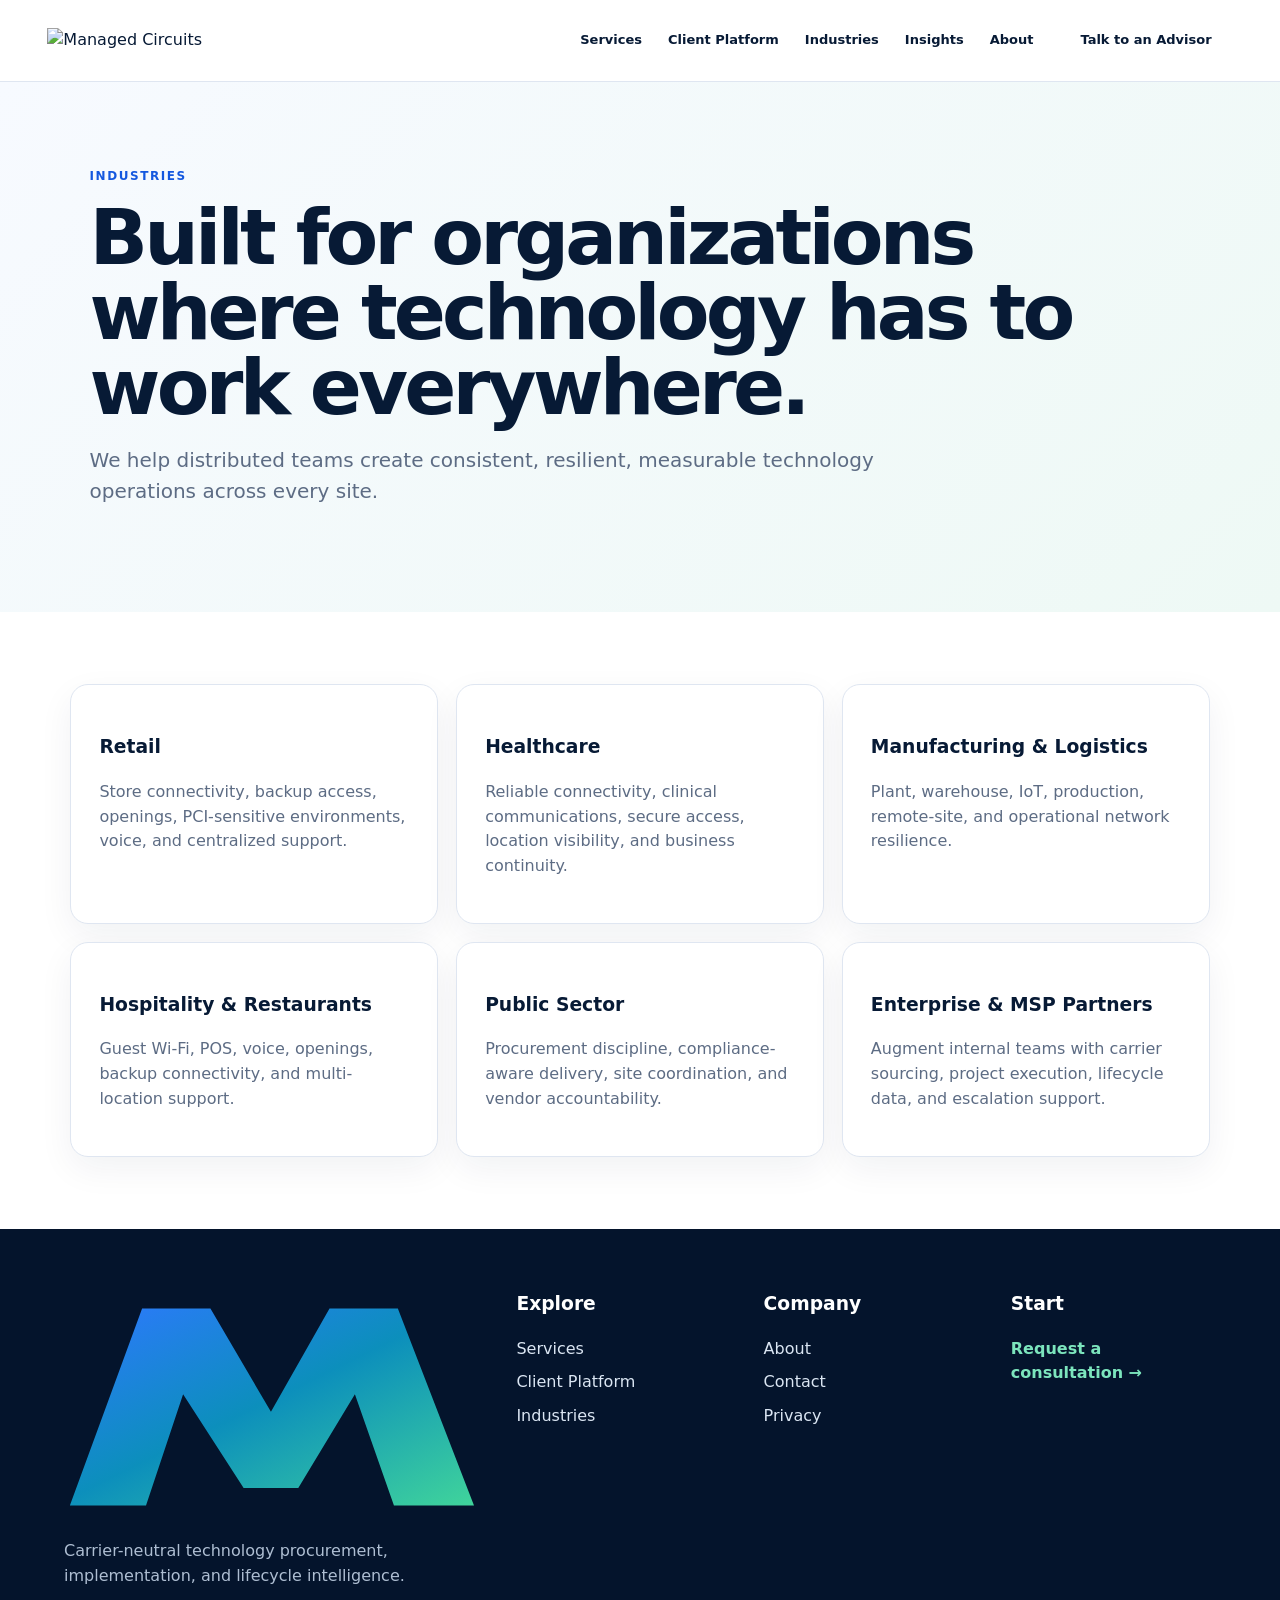
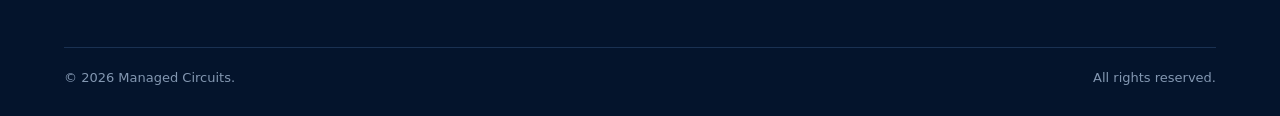
==== commit 3e55af34: "Update website logo" ====
--- a/industries/index.html
+++ b/industries/index.html
@@ -1 +1 @@
-<!doctype html><html lang="en"><head><meta charset="utf-8"><meta name="viewport" content="width=device-width,initial-scale=1"><title>Industries | Managed Circuits</title><meta name="description" content="Technology lifecycle management for retail, healthcare, hospitality, manufacturing, public sector, and distributed enterprises."><link rel="icon" type="image/png" href="/assets/images/favicon.png"><link rel="stylesheet" href="/assets/css/styles.css"></head><body><header class="site-header"><a class="brand" href="/"><img src="/assets/images/logo.svg" alt="Managed Circuits"></a><button class="nav-toggle" aria-expanded="false">Menu</button><nav class="nav-links"><a href="/services/">Services</a><a href="/platform/">Client Platform</a><a href="/industries/">Industries</a><a href="/resources/">Insights</a><a href="/about.html">About</a><a class="button button-small" href="/contact.html">Talk to an Advisor</a></nav></header><main><section class="page-hero"><div class="eyebrow">Industries</div><h1>Built for organizations where technology has to work everywhere.</h1><p>We help distributed teams create consistent, resilient, measurable technology operations across every site.</p></section><section class="section cards three"><article class="card"><h3>Retail</h3><p>Store connectivity, backup access, openings, PCI-sensitive environments, voice, and centralized support.</p></article><article class="card"><h3>Healthcare</h3><p>Reliable connectivity, clinical communications, secure access, location visibility, and business continuity.</p></article><article class="card"><h3>Manufacturing & Logistics</h3><p>Plant, warehouse, IoT, production, remote-site, and operational network resilience.</p></article><article class="card"><h3>Hospitality & Restaurants</h3><p>Guest Wi-Fi, POS, voice, openings, backup connectivity, and multi-location support.</p></article><article class="card"><h3>Public Sector</h3><p>Procurement discipline, compliance-aware delivery, site coordination, and vendor accountability.</p></article><article class="card"><h3>Enterprise & MSP Partners</h3><p>Augment internal teams with carrier sourcing, project execution, lifecycle data, and escalation support.</p></article></section></main><footer class="site-footer"><div><img class="footer-mark" src="/assets/images/logo-mark.svg" alt=""><p>Carrier-neutral technology procurement, implementation, and lifecycle intelligence.</p></div><div><h3>Explore</h3><a href="/services/">Services</a><a href="/platform/">Client Platform</a><a href="/industries/">Industries</a></div><div><h3>Company</h3><a href="/about.html">About</a><a href="/contact.html">Contact</a><a href="/privacy.html">Privacy</a></div><div><h3>Start</h3><a class="text-link" href="/contact.html">Request a consultation →</a></div><div class="footer-bottom"><span>© 2026 Managed Circuits.</span><span>All rights reserved.</span></div></footer><script src="/assets/js/site.js" defer></script></body></html>+<!doctype html><html lang="en"><head><meta charset="utf-8"><meta name="viewport" content="width=device-width,initial-scale=1"><title>Industries | Managed Circuits</title><meta name="description" content="Technology lifecycle management for retail, healthcare, hospitality, manufacturing, public sector, and distributed enterprises."><link rel="icon" type="image/png" href="/assets/images/favicon.png"><link rel="stylesheet" href="/assets/css/styles.css"></head><body><header class="site-header"><a class="brand" href="/"><img src="/assets/images/logo.png" alt="Managed Circuits"></a><button class="nav-toggle" aria-expanded="false">Menu</button><nav class="nav-links"><a href="/services/">Services</a><a href="/platform/">Client Platform</a><a href="/industries/">Industries</a><a href="/resources/">Insights</a><a href="/about.html">About</a><a class="button button-small" href="/contact.html">Talk to an Advisor</a></nav></header><main><section class="page-hero"><div class="eyebrow">Industries</div><h1>Built for organizations where technology has to work everywhere.</h1><p>We help distributed teams create consistent, resilient, measurable technology operations across every site.</p></section><section class="section cards three"><article class="card"><h3>Retail</h3><p>Store connectivity, backup access, openings, PCI-sensitive environments, voice, and centralized support.</p></article><article class="card"><h3>Healthcare</h3><p>Reliable connectivity, clinical communications, secure access, location visibility, and business continuity.</p></article><article class="card"><h3>Manufacturing & Logistics</h3><p>Plant, warehouse, IoT, production, remote-site, and operational network resilience.</p></article><article class="card"><h3>Hospitality & Restaurants</h3><p>Guest Wi-Fi, POS, voice, openings, backup connectivity, and multi-location support.</p></article><article class="card"><h3>Public Sector</h3><p>Procurement discipline, compliance-aware delivery, site coordination, and vendor accountability.</p></article><article class="card"><h3>Enterprise & MSP Partners</h3><p>Augment internal teams with carrier sourcing, project execution, lifecycle data, and escalation support.</p></article></section></main><footer class="site-footer"><div><img class="footer-mark" src="/assets/images/logo-mark.svg" alt=""><p>Carrier-neutral technology procurement, implementation, and lifecycle intelligence.</p></div><div><h3>Explore</h3><a href="/services/">Services</a><a href="/platform/">Client Platform</a><a href="/industries/">Industries</a></div><div><h3>Company</h3><a href="/about.html">About</a><a href="/contact.html">Contact</a><a href="/privacy.html">Privacy</a></div><div><h3>Start</h3><a class="text-link" href="/contact.html">Request a consultation →</a></div><div class="footer-bottom"><span>© 2026 Managed Circuits.</span><span>All rights reserved.</span></div></footer><script src="/assets/js/site.js" defer></script></body></html>
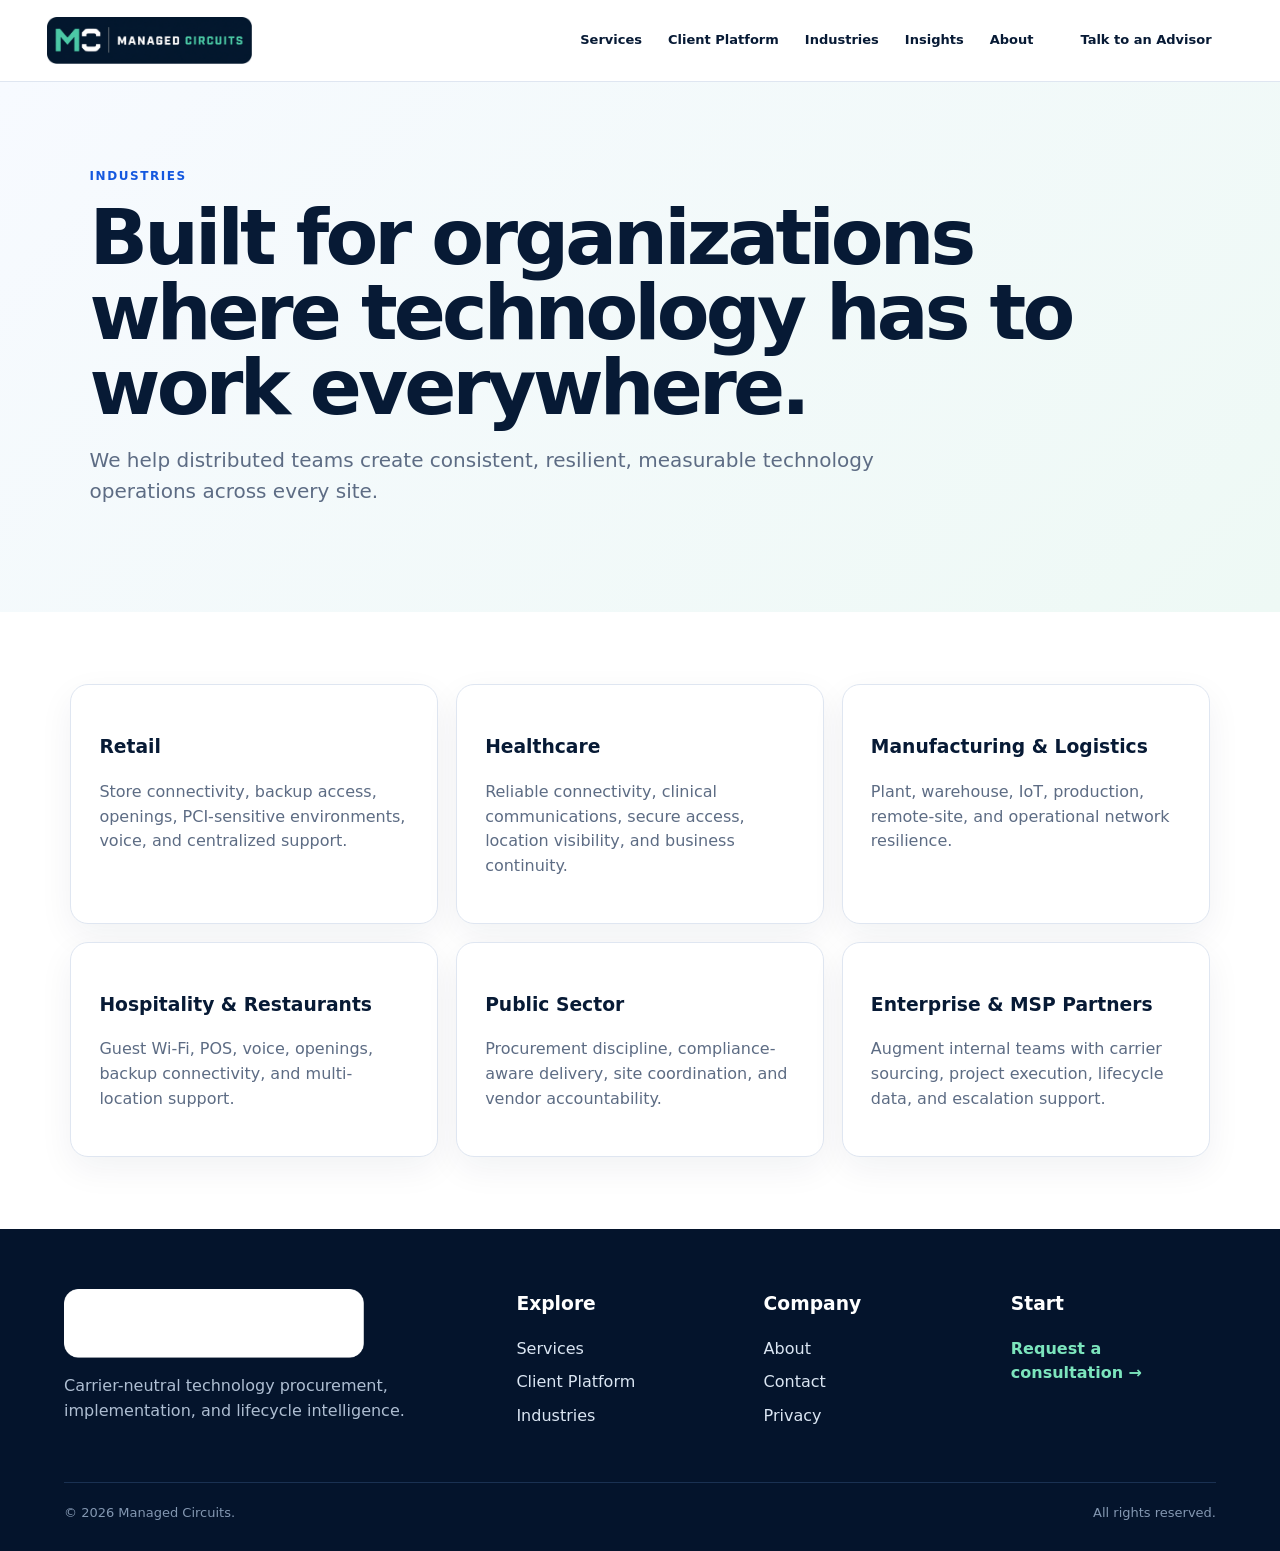
==== commit 706d6568: "Fix footer logos across website" ====
--- a/industries/index.html
+++ b/industries/index.html
@@ -1 +1 @@
-<!doctype html><html lang="en"><head><meta charset="utf-8"><meta name="viewport" content="width=device-width,initial-scale=1"><title>Industries | Managed Circuits</title><meta name="description" content="Technology lifecycle management for retail, healthcare, hospitality, manufacturing, public sector, and distributed enterprises."><link rel="icon" type="image/png" href="/assets/images/favicon.png"><link rel="stylesheet" href="/assets/css/styles.css"></head><body><header class="site-header"><a class="brand" href="/"><img src="/assets/images/logo.png" alt="Managed Circuits"></a><button class="nav-toggle" aria-expanded="false">Menu</button><nav class="nav-links"><a href="/services/">Services</a><a href="/platform/">Client Platform</a><a href="/industries/">Industries</a><a href="/resources/">Insights</a><a href="/about.html">About</a><a class="button button-small" href="/contact.html">Talk to an Advisor</a></nav></header><main><section class="page-hero"><div class="eyebrow">Industries</div><h1>Built for organizations where technology has to work everywhere.</h1><p>We help distributed teams create consistent, resilient, measurable technology operations across every site.</p></section><section class="section cards three"><article class="card"><h3>Retail</h3><p>Store connectivity, backup access, openings, PCI-sensitive environments, voice, and centralized support.</p></article><article class="card"><h3>Healthcare</h3><p>Reliable connectivity, clinical communications, secure access, location visibility, and business continuity.</p></article><article class="card"><h3>Manufacturing & Logistics</h3><p>Plant, warehouse, IoT, production, remote-site, and operational network resilience.</p></article><article class="card"><h3>Hospitality & Restaurants</h3><p>Guest Wi-Fi, POS, voice, openings, backup connectivity, and multi-location support.</p></article><article class="card"><h3>Public Sector</h3><p>Procurement discipline, compliance-aware delivery, site coordination, and vendor accountability.</p></article><article class="card"><h3>Enterprise & MSP Partners</h3><p>Augment internal teams with carrier sourcing, project execution, lifecycle data, and escalation support.</p></article></section></main><footer class="site-footer"><div><img class="footer-mark" src="/assets/images/logo-mark.svg" alt=""><p>Carrier-neutral technology procurement, implementation, and lifecycle intelligence.</p></div><div><h3>Explore</h3><a href="/services/">Services</a><a href="/platform/">Client Platform</a><a href="/industries/">Industries</a></div><div><h3>Company</h3><a href="/about.html">About</a><a href="/contact.html">Contact</a><a href="/privacy.html">Privacy</a></div><div><h3>Start</h3><a class="text-link" href="/contact.html">Request a consultation →</a></div><div class="footer-bottom"><span>© 2026 Managed Circuits.</span><span>All rights reserved.</span></div></footer><script src="/assets/js/site.js" defer></script></body></html>+<!doctype html><html lang="en"><head><meta charset="utf-8"><meta name="viewport" content="width=device-width,initial-scale=1"><title>Industries | Managed Circuits</title><meta name="description" content="Technology lifecycle management for retail, healthcare, hospitality, manufacturing, public sector, and distributed enterprises."><link rel="icon" type="image/png" href="/assets/images/favicon.png"><link rel="stylesheet" href="/assets/css/styles.css"></head><body><header class="site-header"><a class="brand" href="/"><img src="/assets/images/logo.png" alt="Managed Circuits"></a><button class="nav-toggle" aria-expanded="false">Menu</button><nav class="nav-links"><a href="/services/">Services</a><a href="/platform/">Client Platform</a><a href="/industries/">Industries</a><a href="/resources/">Insights</a><a href="/about.html">About</a><a class="button button-small" href="/contact.html">Talk to an Advisor</a></nav></header><main><section class="page-hero"><div class="eyebrow">Industries</div><h1>Built for organizations where technology has to work everywhere.</h1><p>We help distributed teams create consistent, resilient, measurable technology operations across every site.</p></section><section class="section cards three"><article class="card"><h3>Retail</h3><p>Store connectivity, backup access, openings, PCI-sensitive environments, voice, and centralized support.</p></article><article class="card"><h3>Healthcare</h3><p>Reliable connectivity, clinical communications, secure access, location visibility, and business continuity.</p></article><article class="card"><h3>Manufacturing & Logistics</h3><p>Plant, warehouse, IoT, production, remote-site, and operational network resilience.</p></article><article class="card"><h3>Hospitality & Restaurants</h3><p>Guest Wi-Fi, POS, voice, openings, backup connectivity, and multi-location support.</p></article><article class="card"><h3>Public Sector</h3><p>Procurement discipline, compliance-aware delivery, site coordination, and vendor accountability.</p></article><article class="card"><h3>Enterprise & MSP Partners</h3><p>Augment internal teams with carrier sourcing, project execution, lifecycle data, and escalation support.</p></article></section></main><footer class="site-footer"><div><img class="footer-logo" src="/assets/images/logo.png" alt="Managed Circuits"><p>Carrier-neutral technology procurement, implementation, and lifecycle intelligence.</p></div><div><h3>Explore</h3><a href="/services/">Services</a><a href="/platform/">Client Platform</a><a href="/industries/">Industries</a></div><div><h3>Company</h3><a href="/about.html">About</a><a href="/contact.html">Contact</a><a href="/privacy.html">Privacy</a></div><div><h3>Start</h3><a class="text-link" href="/contact.html">Request a consultation →</a></div><div class="footer-bottom"><span>© 2026 Managed Circuits.</span><span>All rights reserved.</span></div></footer><script src="/assets/js/site.js" defer></script></body></html>
--- a/assets/css/styles.css
+++ b/assets/css/styles.css
@@ -67,3 +67,14 @@
 
 /* Interactive portal experience */
 .portal-experience{display:grid;grid-template-columns:minmax(330px,.72fr) minmax(720px,1.45fr);gap:42px;align-items:center;max-width:none;margin:0;padding:76px clamp(24px,5vw,84px);background:linear-gradient(135deg,#061a38 0%,#0b2b56 100%);color:#fff;overflow:hidden}.portal-experience-copy{max-width:520px}.portal-experience-copy .eyebrow{color:#2d7cff}.portal-experience-copy h2{font-size:clamp(46px,5vw,76px);line-height:.98;letter-spacing:-.055em;margin:15px 0 22px}.portal-experience-copy>p{color:#c8d6e8;font-size:18px;max-width:490px}.portal-tabs{display:grid;gap:11px;margin-top:30px}.portal-tab{display:grid;grid-template-columns:38px 1fr;text-align:left;column-gap:12px;padding:15px 16px;border:1px solid rgba(255,255,255,.15);border-radius:15px;background:rgba(255,255,255,.07);color:#fff;transition:.25s}.portal-tab span{grid-row:1/3;display:grid;place-items:center;width:36px;height:36px;border-radius:10px;background:rgba(45,124,255,.16);color:#5fa2ff;font-size:20px}.portal-tab b{font-size:15px}.portal-tab small{color:#b9c8dc;font-size:12px}.portal-tab:hover,.portal-tab.active{transform:translateX(7px);border-color:rgba(66,214,159,.7);background:linear-gradient(90deg,rgba(16,166,111,.18),rgba(45,124,255,.12));box-shadow:0 16px 42px rgba(0,0,0,.18)}.portal-tab.active span{background:linear-gradient(135deg,var(--blue),var(--green));color:#fff}.interactive-portal{position:relative;min-width:0;border:8px solid #031328;border-radius:24px;background:#f5f8fc;box-shadow:0 40px 100px rgba(0,0,0,.42);overflow:visible}.interactive-portal-bar{display:grid;grid-template-columns:190px 1fr 60px;align-items:center;gap:16px;height:55px;padding:0 18px;background:#fff;border-bottom:1px solid #dce5f0;color:var(--ink);border-radius:16px 16px 0 0}.portal-brand-mini{display:flex;align-items:center;gap:9px;font-size:12px;font-weight:900}.portal-brand-mini img{width:28px}.portal-search-mini{padding:9px 14px;border:1px solid #dce5f0;border-radius:9px;color:#8a98ad;font-size:12px}.portal-live-dot{justify-self:end;color:var(--green);font-weight:900;font-size:11px}.portal-live-dot:before{content:"";display:inline-block;width:7px;height:7px;margin-right:5px;border-radius:50%;background:var(--green);box-shadow:0 0 0 5px rgba(16,166,111,.12)}.interactive-portal-body{display:grid;grid-template-columns:155px 1fr;min-height:525px}.interactive-sidebar{padding:14px 9px;background:#061a38}.interactive-sidebar button{display:flex;align-items:center;gap:10px;width:100%;padding:11px 12px;border:0;border-radius:9px;background:transparent;color:#9fb2ca;text-align:left;font-size:12px}.interactive-sidebar button:hover,.interactive-sidebar button.active{background:#0e4a86;color:#fff}.interactive-canvas{position:relative;min-width:0;overflow:hidden;background:linear-gradient(180deg,#f8fbff,#eef4fb);border-radius:0 0 16px 0}.portal-view{position:absolute;inset:0;padding:24px;opacity:0;transform:translateX(24px) scale(.985);pointer-events:none;transition:opacity .38s ease,transform .38s ease}.portal-view.active{position:relative;opacity:1;transform:none;pointer-events:auto;animation:portalViewIn .45s ease}.view-head{display:flex;align-items:flex-start;justify-content:space-between;gap:20px;margin-bottom:20px}.view-kicker{display:block;color:var(--blue);font-size:10px;font-weight:900;text-transform:uppercase;letter-spacing:.14em}.view-head h3{margin:5px 0 0;font-size:25px;line-height:1.05}.view-head button,.status-pill{border:1px solid #cdd9e8;border-radius:999px;background:#fff;padding:8px 12px;color:var(--ink);font-size:11px;font-weight:800}.ai-layout{display:grid;grid-template-columns:1.15fr .85fr;gap:16px}.ai-summary-card{position:relative;min-height:250px;padding:24px;border-radius:18px;background:linear-gradient(145deg,#071f43,#0d3c71);color:#fff;overflow:hidden}.ai-glow{position:absolute;width:230px;height:230px;border-radius:50%;right:-70px;top:-80px;background:radial-gradient(circle,rgba(66,214,159,.45),transparent 68%);animation:aiPulse 3.5s ease-in-out infinite}.ai-badge{display:inline-flex;padding:6px 10px;border-radius:999px;background:rgba(66,214,159,.14);color:#72e8bb;font-size:10px;font-weight:900;text-transform:uppercase;letter-spacing:.1em}.ai-summary-card h4{font-size:27px;line-height:1.06;margin:18px 0 12px;max-width:420px}.ai-summary-card p{color:#c5d4e8;font-size:13px;max-width:520px}.ai-actions{display:flex;flex-wrap:wrap;gap:8px;margin-top:20px}.ai-actions span{padding:8px 10px;border:1px solid rgba(255,255,255,.15);border-radius:9px;background:rgba(255,255,255,.06);font-size:10px}.insight-stack{display:grid;gap:10px}.insight-stack article{display:flex;align-items:center;gap:11px;padding:15px;border:1px solid #dfe7f1;border-radius:14px;background:#fff;box-shadow:0 8px 20px rgba(7,26,53,.05);animation:floatInsight 4s ease-in-out infinite}.insight-stack article:nth-child(2){animation-delay:.7s}.insight-stack article:nth-child(3){animation-delay:1.4s}.insight-stack b{display:block;font-size:12px}.insight-stack small{display:block;color:#74839a;font-size:10px}.insight-icon{display:grid;place-items:center;width:35px;height:35px;border-radius:10px;font-weight:900}.insight-icon.green{background:#e8fbf2;color:var(--green)}.insight-icon.blue{background:#edf4ff;color:var(--blue)}.insight-icon.amber{background:#fff6df;color:#d88900}.ai-query-row{display:flex;align-items:center;gap:8px;margin-top:15px;padding:11px;border:1px solid #dfe7f1;border-radius:12px;background:#fff;overflow:hidden}.ai-query-row span{font-size:10px;font-weight:900;color:#718098}.ai-query-row button{border:0;border-radius:999px;background:#f1f5fa;padding:7px 10px;font-size:10px;color:#345}.network-demo-grid{display:grid;grid-template-columns:1.25fr .75fr;gap:15px}.network-map-demo{position:relative;min-height:330px;border:1px solid #dbe5f1;border-radius:16px;background:radial-gradient(circle at 35% 45%,rgba(45,124,255,.15),transparent 22%),linear-gradient(145deg,#eaf2fb,#dce9f7);overflow:hidden}.network-map-demo:before{content:"";position:absolute;inset:0;background-image:linear-gradient(rgba(20,88,223,.06) 1px,transparent 1px),linear-gradient(90deg,rgba(20,88,223,.06) 1px,transparent 1px);background-size:34px 34px}.network-map-demo svg{position:absolute;inset:0;width:100%;height:100%}.network-map-demo path{fill:none;stroke:#2d7cff;stroke-width:3;stroke-dasharray:10 8;animation:routeMove 8s linear infinite}.network-map-demo i{position:absolute;width:14px;height:14px;border:3px solid #fff;border-radius:50%;background:var(--blue);box-shadow:0 0 0 8px rgba(45,124,255,.14);animation:nodePulse 2.5s ease-in-out infinite}.network-map-demo i.warning{background:#f2a100;box-shadow:0 0 0 8px rgba(242,161,0,.14)}.map-label{position:absolute;padding:7px 9px;border-radius:8px;background:#fff;box-shadow:0 10px 30px rgba(7,26,53,.13);font-size:10px;font-weight:800}.label-one{left:40%;top:28%}.label-two{right:4%;bottom:18%}.network-side-list{display:grid;gap:9px}.network-side-list article{display:grid;grid-template-columns:10px 1fr auto;align-items:center;gap:9px;padding:13px;border:1px solid #dfe7f1;border-radius:12px;background:#fff}.network-side-list b{display:block;font-size:11px}.network-side-list small{display:block;color:#7b899d;font-size:9px}.network-side-list em{font-style:normal;font-size:9px;color:var(--green);font-weight:900}.network-side-list .alert-row em{color:#d88900}.dot{width:8px;height:8px;border-radius:50%}.green-dot{background:var(--green)}.amber-dot{background:#f0a400}.blue-dot{background:var(--blue)}.quote-table-demo{border:1px solid #dbe5f1;border-radius:15px;background:#fff;overflow:hidden}.quote-table-head,.quote-table-demo article{display:grid;grid-template-columns:1.2fr .7fr .8fr .8fr .75fr;gap:10px;align-items:center;padding:13px 15px}.quote-table-head{background:#f3f7fb;color:#6f7d91;font-size:9px;font-weight:900;text-transform:uppercase}.quote-table-demo article{border-top:1px solid #edf1f6;font-size:11px}.quote-table-demo article.recommended{background:linear-gradient(90deg,#f1fff8,#f8fbff);box-shadow:inset 4px 0 0 var(--green)}.quote-table-demo article span b,.quote-table-demo article span small{display:block}.quote-table-demo article small{color:#7d8b9f;font-size:9px}.procurement-insight{display:grid;grid-template-columns:38px 1fr auto;align-items:center;gap:12px;margin-top:14px;padding:14px;border-radius:13px;background:linear-gradient(90deg,#071f43,#0c3e73);color:#fff}.procurement-insight>span{font-size:25px;color:#6fe0b4}.procurement-insight b{display:block}.procurement-insight p{margin:3px 0 0;color:#bfd0e4;font-size:10px}.procurement-insight button{border:1px solid rgba(255,255,255,.25);border-radius:9px;background:rgba(255,255,255,.08);color:#fff;padding:9px 11px;font-size:10px}.support-layout{display:grid;grid-template-columns:1fr 180px;gap:15px}.ticket-card-demo,.support-contact-card{border:1px solid #dbe5f1;border-radius:15px;background:#fff}.ticket-card-demo{padding:18px}.ticket-title{display:grid;grid-template-columns:10px 1fr auto;align-items:center;gap:10px}.severity-dot{width:9px;height:9px;border-radius:50%;background:#f1a400;box-shadow:0 0 0 6px rgba(241,164,0,.12)}.ticket-title b,.ticket-title small{display:block}.ticket-title small{color:#7a899e;font-size:9px}.ticket-status{padding:6px 9px;border-radius:999px;background:#fff4da;color:#bd7700;font-size:9px;font-weight:900}.ticket-context{display:grid;grid-template-columns:repeat(4,1fr);gap:8px;margin:16px 0}.ticket-context span{padding:10px;border-radius:10px;background:#f4f7fb}.ticket-context small,.ticket-context b{display:block}.ticket-context small{color:#7c8a9e;font-size:8px;text-transform:uppercase}.ticket-context b{font-size:10px;margin-top:3px}.ticket-timeline{display:grid;gap:0}.ticket-timeline article{position:relative;display:grid;grid-template-columns:18px 1fr;gap:10px;padding:9px 0}.ticket-timeline article:after{content:"";position:absolute;left:6px;top:24px;bottom:-7px;width:2px;background:#dce5ef}.ticket-timeline article:last-child:after{display:none}.ticket-timeline i{position:relative;z-index:1;width:14px;height:14px;border:3px solid #c9d4e2;border-radius:50%;background:#fff}.ticket-timeline .done i{border-color:var(--green);background:var(--green)}.ticket-timeline .active i{border-color:var(--blue);box-shadow:0 0 0 6px rgba(20,88,223,.12);animation:nodePulse 2s infinite}.ticket-timeline b,.ticket-timeline small{display:block}.ticket-timeline b{font-size:10px}.ticket-timeline small{color:#8491a4;font-size:9px}.support-contact-card{display:flex;flex-direction:column;align-items:center;text-align:center;padding:22px 15px}.support-contact-card>span{color:#78879c;font-size:9px;text-transform:uppercase;font-weight:900}.avatar-demo{display:grid;place-items:center;width:58px;height:58px;margin:19px 0 10px;border-radius:50%;background:linear-gradient(135deg,var(--blue),var(--green));color:#fff;font-weight:900}.support-contact-card b{font-size:12px}.support-contact-card small{color:#7f8da1;font-size:9px}.support-contact-card button{margin-top:auto;width:100%;border:0;border-radius:9px;background:var(--blue);color:#fff;padding:10px;font-size:10px;font-weight:900}.portal-focus-card{position:absolute;right:22px;bottom:-28px;display:flex;align-items:center;gap:10px;padding:12px 15px;border-radius:13px;background:#fff;color:var(--ink);box-shadow:0 16px 42px rgba(0,0,0,.22)}.portal-focus-card>span{display:grid;place-items:center;width:34px;height:34px;border-radius:10px;background:#e8fbf2;color:var(--green)}.portal-focus-card small,.portal-focus-card b{display:block}.portal-focus-card small{color:#8290a4;font-size:8px;text-transform:uppercase}.portal-focus-card b{font-size:11px}@keyframes portalViewIn{from{opacity:0;transform:translateX(26px) scale(.985)}to{opacity:1;transform:none}}@keyframes aiPulse{0%,100%{transform:scale(.92);opacity:.65}50%{transform:scale(1.08);opacity:1}}@keyframes floatInsight{0%,100%{transform:translateY(0)}50%{transform:translateY(-5px)}}@keyframes routeMove{to{stroke-dashoffset:-72}}@keyframes nodePulse{0%,100%{transform:scale(.88)}50%{transform:scale(1.18)}}@media(max-width:1120px){.portal-experience{grid-template-columns:1fr}.portal-experience-copy{max-width:800px}.portal-tabs{grid-template-columns:repeat(2,1fr)}.interactive-portal{max-width:950px;width:100%;margin:auto}}@media(max-width:760px){.portal-experience{padding:48px 16px}.portal-experience-copy h2{font-size:44px}.portal-tabs{grid-template-columns:1fr}.portal-tab:hover,.portal-tab.active{transform:none}.interactive-portal{border-width:5px;border-radius:17px}.interactive-portal-bar{grid-template-columns:130px 1fr 42px;padding:0 10px}.portal-brand-mini span{display:none}.interactive-portal-body{grid-template-columns:62px 1fr;min-height:560px}.interactive-sidebar{padding:8px 4px}.interactive-sidebar button{justify-content:center;font-size:14px;padding:10px 4px}.interactive-sidebar span{display:none}.portal-view{padding:16px}.ai-layout,.network-demo-grid,.support-layout{grid-template-columns:1fr}.insight-stack{grid-template-columns:1fr}.network-side-list,.support-contact-card{display:none}.quote-table-head,.quote-table-demo article{grid-template-columns:1.2fr .7fr .8fr}.quote-table-head span:nth-child(4),.quote-table-head span:nth-child(5),.quote-table-demo article span:nth-child(4),.quote-table-demo article span:nth-child(5){display:none}.ticket-context{grid-template-columns:repeat(2,1fr)}.ai-query-row{display:none}.portal-focus-card{right:8px;bottom:-24px}.view-head h3{font-size:21px}}
+
+/* Footer logo correction */
+.footer-logo {
+  display: block;
+  width: 300px;
+  max-width: 100%;
+  height: auto;
+  max-height: 80px;
+  object-fit: contain;
+  object-position: left center;
+}
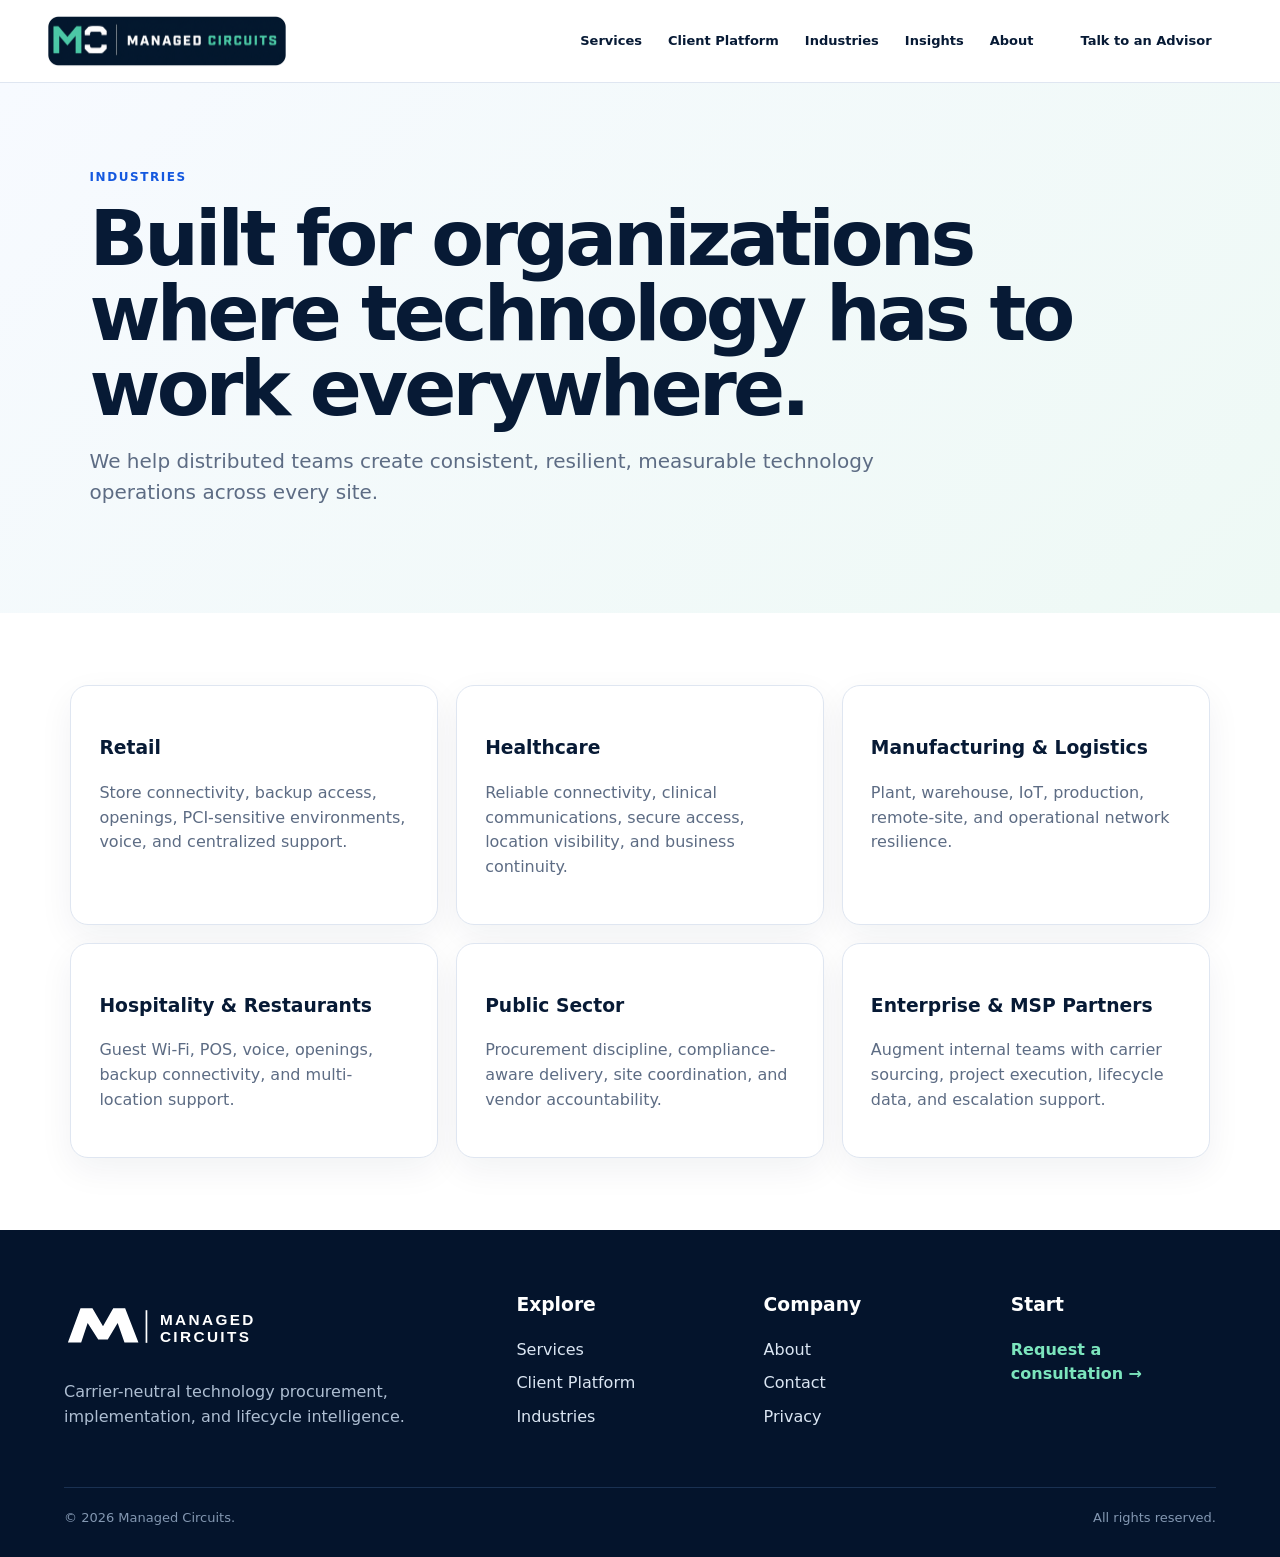
==== commit 31384bed: "Restore clean SVG logo in website footers" ====
--- a/industries/index.html
+++ b/industries/index.html
@@ -1 +1 @@
-<!doctype html><html lang="en"><head><meta charset="utf-8"><meta name="viewport" content="width=device-width,initial-scale=1"><title>Industries | Managed Circuits</title><meta name="description" content="Technology lifecycle management for retail, healthcare, hospitality, manufacturing, public sector, and distributed enterprises."><link rel="icon" type="image/png" href="/assets/images/favicon.png"><link rel="stylesheet" href="/assets/css/styles.css"></head><body><header class="site-header"><a class="brand" href="/"><img src="/assets/images/logo.png" alt="Managed Circuits"></a><button class="nav-toggle" aria-expanded="false">Menu</button><nav class="nav-links"><a href="/services/">Services</a><a href="/platform/">Client Platform</a><a href="/industries/">Industries</a><a href="/resources/">Insights</a><a href="/about.html">About</a><a class="button button-small" href="/contact.html">Talk to an Advisor</a></nav></header><main><section class="page-hero"><div class="eyebrow">Industries</div><h1>Built for organizations where technology has to work everywhere.</h1><p>We help distributed teams create consistent, resilient, measurable technology operations across every site.</p></section><section class="section cards three"><article class="card"><h3>Retail</h3><p>Store connectivity, backup access, openings, PCI-sensitive environments, voice, and centralized support.</p></article><article class="card"><h3>Healthcare</h3><p>Reliable connectivity, clinical communications, secure access, location visibility, and business continuity.</p></article><article class="card"><h3>Manufacturing & Logistics</h3><p>Plant, warehouse, IoT, production, remote-site, and operational network resilience.</p></article><article class="card"><h3>Hospitality & Restaurants</h3><p>Guest Wi-Fi, POS, voice, openings, backup connectivity, and multi-location support.</p></article><article class="card"><h3>Public Sector</h3><p>Procurement discipline, compliance-aware delivery, site coordination, and vendor accountability.</p></article><article class="card"><h3>Enterprise & MSP Partners</h3><p>Augment internal teams with carrier sourcing, project execution, lifecycle data, and escalation support.</p></article></section></main><footer class="site-footer"><div><img class="footer-logo" src="/assets/images/logo.png" alt="Managed Circuits"><p>Carrier-neutral technology procurement, implementation, and lifecycle intelligence.</p></div><div><h3>Explore</h3><a href="/services/">Services</a><a href="/platform/">Client Platform</a><a href="/industries/">Industries</a></div><div><h3>Company</h3><a href="/about.html">About</a><a href="/contact.html">Contact</a><a href="/privacy.html">Privacy</a></div><div><h3>Start</h3><a class="text-link" href="/contact.html">Request a consultation →</a></div><div class="footer-bottom"><span>© 2026 Managed Circuits.</span><span>All rights reserved.</span></div></footer><script src="/assets/js/site.js" defer></script></body></html>+<!doctype html><html lang="en"><head><meta charset="utf-8"><meta name="viewport" content="width=device-width,initial-scale=1"><title>Industries | Managed Circuits</title><meta name="description" content="Technology lifecycle management for retail, healthcare, hospitality, manufacturing, public sector, and distributed enterprises."><link rel="icon" type="image/png" href="/assets/images/favicon.png"><link rel="stylesheet" href="/assets/css/styles.css"></head><body><header class="site-header"><a class="brand" href="/"><img src="/assets/images/logo.png" alt="Managed Circuits"></a><button class="nav-toggle" aria-expanded="false">Menu</button><nav class="nav-links"><a href="/services/">Services</a><a href="/platform/">Client Platform</a><a href="/industries/">Industries</a><a href="/resources/">Insights</a><a href="/about.html">About</a><a class="button button-small" href="/contact.html">Talk to an Advisor</a></nav></header><main><section class="page-hero"><div class="eyebrow">Industries</div><h1>Built for organizations where technology has to work everywhere.</h1><p>We help distributed teams create consistent, resilient, measurable technology operations across every site.</p></section><section class="section cards three"><article class="card"><h3>Retail</h3><p>Store connectivity, backup access, openings, PCI-sensitive environments, voice, and centralized support.</p></article><article class="card"><h3>Healthcare</h3><p>Reliable connectivity, clinical communications, secure access, location visibility, and business continuity.</p></article><article class="card"><h3>Manufacturing & Logistics</h3><p>Plant, warehouse, IoT, production, remote-site, and operational network resilience.</p></article><article class="card"><h3>Hospitality & Restaurants</h3><p>Guest Wi-Fi, POS, voice, openings, backup connectivity, and multi-location support.</p></article><article class="card"><h3>Public Sector</h3><p>Procurement discipline, compliance-aware delivery, site coordination, and vendor accountability.</p></article><article class="card"><h3>Enterprise & MSP Partners</h3><p>Augment internal teams with carrier sourcing, project execution, lifecycle data, and escalation support.</p></article></section></main><footer class="site-footer"><div><img class="footer-logo" src="/assets/images/logo.svg" alt="Managed Circuits"><p>Carrier-neutral technology procurement, implementation, and lifecycle intelligence.</p></div><div><h3>Explore</h3><a href="/services/">Services</a><a href="/platform/">Client Platform</a><a href="/industries/">Industries</a></div><div><h3>Company</h3><a href="/about.html">About</a><a href="/contact.html">Contact</a><a href="/privacy.html">Privacy</a></div><div><h3>Start</h3><a class="text-link" href="/contact.html">Request a consultation →</a></div><div class="footer-bottom"><span>© 2026 Managed Circuits.</span><span>All rights reserved.</span></div></footer><script src="/assets/js/site.js" defer></script></body></html>
--- a/assets/css/styles.css
+++ b/assets/css/styles.css
@@ -78,3 +78,73 @@
   object-fit: contain;
   object-position: left center;
 }
+
+/* Final Managed Circuits logo sizing */
+.site-header .brand {
+  display: flex;
+  align-items: center;
+  flex-shrink: 0;
+}
+
+.site-header .brand img {
+  display: block;
+  width: 240px !important;
+  height: 58px !important;
+  max-width: none !important;
+  max-height: none !important;
+  object-fit: contain;
+  object-position: left center;
+}
+
+.site-footer .footer-logo,
+.site-footer .footer-mark {
+  display: block;
+  width: 260px !important;
+  height: 72px !important;
+  max-width: 100% !important;
+  max-height: none !important;
+  object-fit: contain;
+  object-position: left center;
+}
+
+@media (max-width: 900px) {
+  .site-header .brand img {
+    width: 190px !important;
+    height: 48px !important;
+  }
+
+  .site-footer .footer-logo,
+  .site-footer .footer-mark {
+    width: 220px !important;
+    height: 62px !important;
+  }
+}
+
+/* Homepage client portal image */
+.portal-stage {
+  width: 100%;
+  overflow: hidden;
+  border-radius: 24px;
+}
+
+.portal-showcase-image {
+  display: block;
+  width: 100%;
+  height: auto;
+  border-radius: 24px;
+}
+
+/* Remove white box around footer logo */
+.site-footer .footer-logo,
+.site-footer .footer-mark {
+  background: transparent !important;
+  padding: 0 !important;
+  margin: 0 0 18px 0 !important;
+  border: 0 !important;
+  box-shadow: none !important;
+  object-fit: contain;
+}
+
+.site-footer > div:first-child {
+  background: transparent !important;
+}
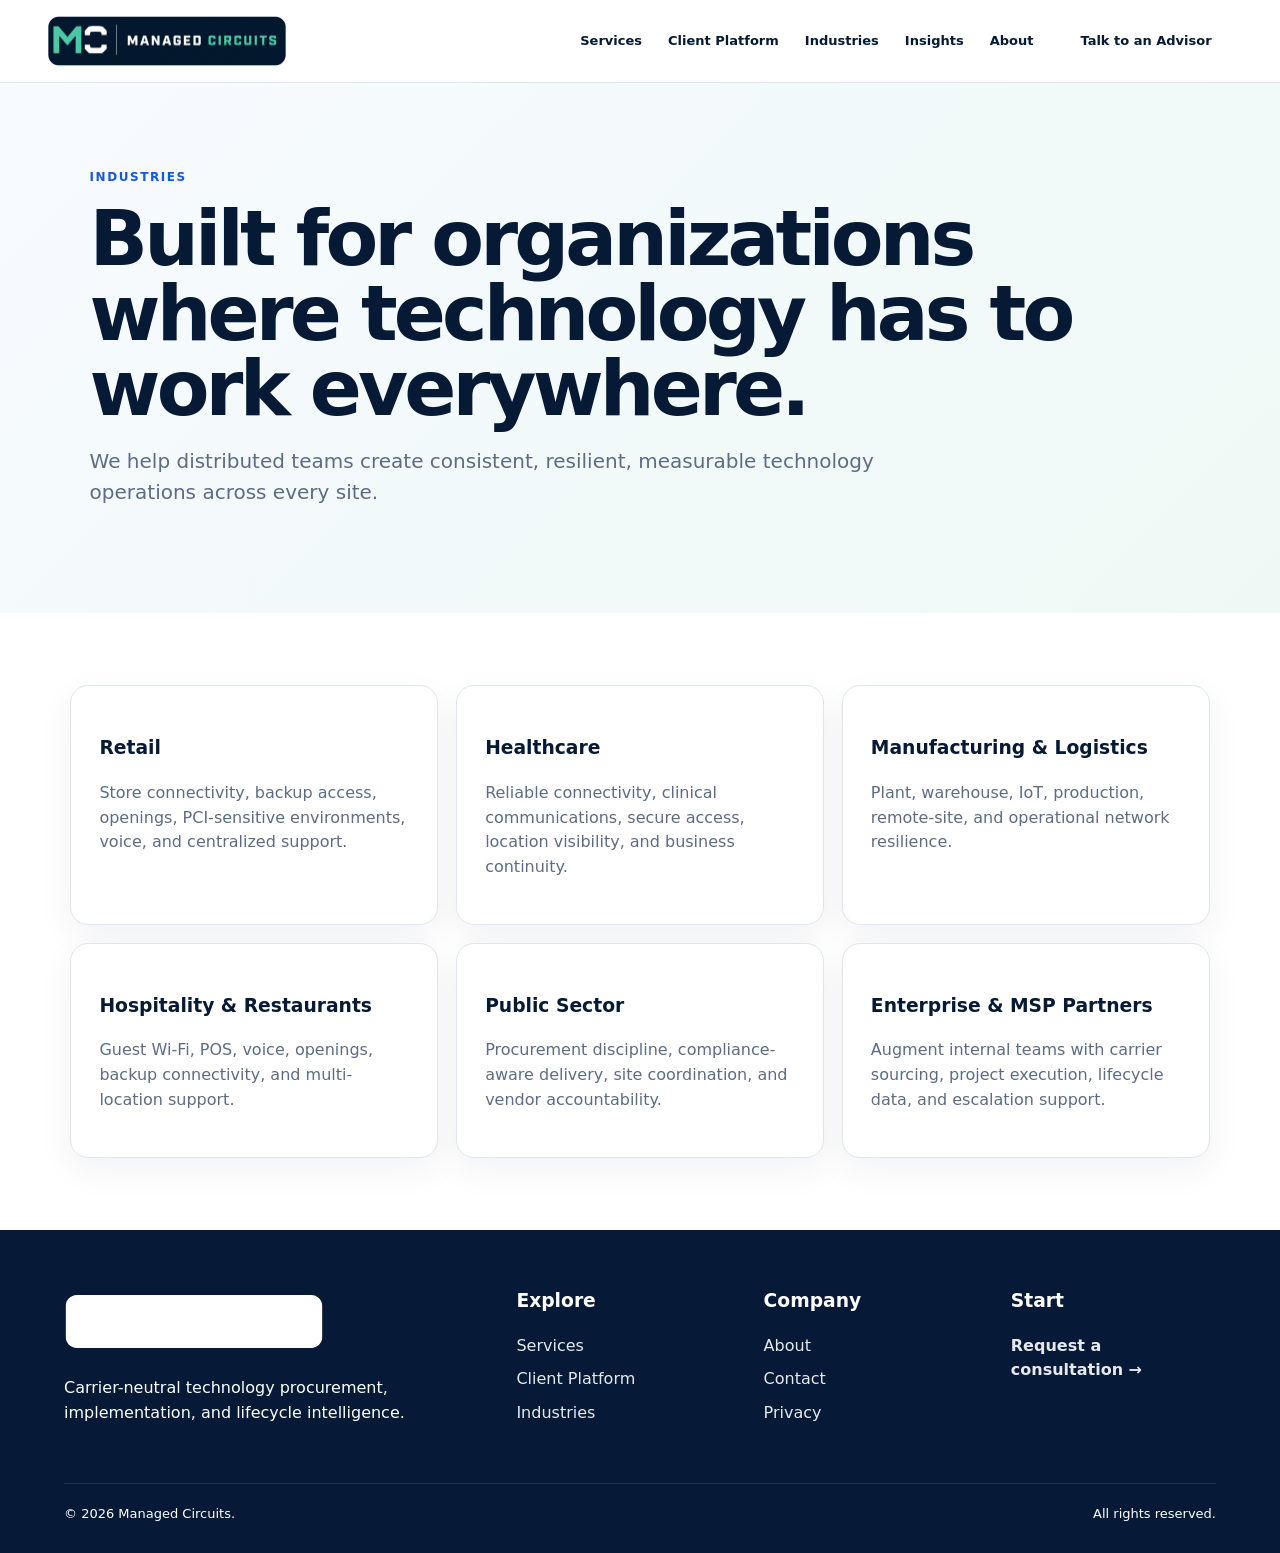
==== commit 71c3952a: "Add correct footer logo" ====
--- a/industries/index.html
+++ b/industries/index.html
@@ -1 +1 @@
-<!doctype html><html lang="en"><head><meta charset="utf-8"><meta name="viewport" content="width=device-width,initial-scale=1"><title>Industries | Managed Circuits</title><meta name="description" content="Technology lifecycle management for retail, healthcare, hospitality, manufacturing, public sector, and distributed enterprises."><link rel="icon" type="image/png" href="/assets/images/favicon.png"><link rel="stylesheet" href="/assets/css/styles.css"></head><body><header class="site-header"><a class="brand" href="/"><img src="/assets/images/logo.png" alt="Managed Circuits"></a><button class="nav-toggle" aria-expanded="false">Menu</button><nav class="nav-links"><a href="/services/">Services</a><a href="/platform/">Client Platform</a><a href="/industries/">Industries</a><a href="/resources/">Insights</a><a href="/about.html">About</a><a class="button button-small" href="/contact.html">Talk to an Advisor</a></nav></header><main><section class="page-hero"><div class="eyebrow">Industries</div><h1>Built for organizations where technology has to work everywhere.</h1><p>We help distributed teams create consistent, resilient, measurable technology operations across every site.</p></section><section class="section cards three"><article class="card"><h3>Retail</h3><p>Store connectivity, backup access, openings, PCI-sensitive environments, voice, and centralized support.</p></article><article class="card"><h3>Healthcare</h3><p>Reliable connectivity, clinical communications, secure access, location visibility, and business continuity.</p></article><article class="card"><h3>Manufacturing & Logistics</h3><p>Plant, warehouse, IoT, production, remote-site, and operational network resilience.</p></article><article class="card"><h3>Hospitality & Restaurants</h3><p>Guest Wi-Fi, POS, voice, openings, backup connectivity, and multi-location support.</p></article><article class="card"><h3>Public Sector</h3><p>Procurement discipline, compliance-aware delivery, site coordination, and vendor accountability.</p></article><article class="card"><h3>Enterprise & MSP Partners</h3><p>Augment internal teams with carrier sourcing, project execution, lifecycle data, and escalation support.</p></article></section></main><footer class="site-footer"><div><img class="footer-logo" src="/assets/images/logo.svg" alt="Managed Circuits"><p>Carrier-neutral technology procurement, implementation, and lifecycle intelligence.</p></div><div><h3>Explore</h3><a href="/services/">Services</a><a href="/platform/">Client Platform</a><a href="/industries/">Industries</a></div><div><h3>Company</h3><a href="/about.html">About</a><a href="/contact.html">Contact</a><a href="/privacy.html">Privacy</a></div><div><h3>Start</h3><a class="text-link" href="/contact.html">Request a consultation →</a></div><div class="footer-bottom"><span>© 2026 Managed Circuits.</span><span>All rights reserved.</span></div></footer><script src="/assets/js/site.js" defer></script></body></html>+<!doctype html><html lang="en"><head><meta charset="utf-8"><meta name="viewport" content="width=device-width,initial-scale=1"><title>Industries | Managed Circuits</title><meta name="description" content="Technology lifecycle management for retail, healthcare, hospitality, manufacturing, public sector, and distributed enterprises."><link rel="icon" type="image/png" href="/assets/images/favicon.png"><link rel="stylesheet" href="/assets/css/styles.css"></head><body><header class="site-header"><a class="brand" href="/"><img src="/assets/images/logo.png" alt="Managed Circuits"></a><button class="nav-toggle" aria-expanded="false">Menu</button><nav class="nav-links"><a href="/services/">Services</a><a href="/platform/">Client Platform</a><a href="/industries/">Industries</a><a href="/resources/">Insights</a><a href="/about.html">About</a><a class="button button-small" href="/contact.html">Talk to an Advisor</a></nav></header><main><section class="page-hero"><div class="eyebrow">Industries</div><h1>Built for organizations where technology has to work everywhere.</h1><p>We help distributed teams create consistent, resilient, measurable technology operations across every site.</p></section><section class="section cards three"><article class="card"><h3>Retail</h3><p>Store connectivity, backup access, openings, PCI-sensitive environments, voice, and centralized support.</p></article><article class="card"><h3>Healthcare</h3><p>Reliable connectivity, clinical communications, secure access, location visibility, and business continuity.</p></article><article class="card"><h3>Manufacturing & Logistics</h3><p>Plant, warehouse, IoT, production, remote-site, and operational network resilience.</p></article><article class="card"><h3>Hospitality & Restaurants</h3><p>Guest Wi-Fi, POS, voice, openings, backup connectivity, and multi-location support.</p></article><article class="card"><h3>Public Sector</h3><p>Procurement discipline, compliance-aware delivery, site coordination, and vendor accountability.</p></article><article class="card"><h3>Enterprise & MSP Partners</h3><p>Augment internal teams with carrier sourcing, project execution, lifecycle data, and escalation support.</p></article></section></main><footer class="site-footer"><div><img class="footer-logo" src="/assets/images/footer-logo.svg" alt="Managed Circuits"><p>Carrier-neutral technology procurement, implementation, and lifecycle intelligence.</p></div><div><h3>Explore</h3><a href="/services/">Services</a><a href="/platform/">Client Platform</a><a href="/industries/">Industries</a></div><div><h3>Company</h3><a href="/about.html">About</a><a href="/contact.html">Contact</a><a href="/privacy.html">Privacy</a></div><div><h3>Start</h3><a class="text-link" href="/contact.html">Request a consultation →</a></div><div class="footer-bottom"><span>© 2026 Managed Circuits.</span><span>All rights reserved.</span></div></footer><script src="/assets/js/site.js" defer></script></body></html>
--- a/assets/css/styles.css
+++ b/assets/css/styles.css
@@ -148,3 +148,212 @@
 .site-footer > div:first-child {
   background: transparent !important;
 }
+
+/* Old-site visual treatment */
+
+/* Hero typography */
+.hero-approved .eyebrow {
+  color: #0a7f68 !important;
+  letter-spacing: .18em;
+  font-weight: 900;
+}
+
+.hero-approved .hero-copy h1 {
+  color: #071a35 !important;
+  font-size: clamp(64px, 7vw, 112px) !important;
+  line-height: .95 !important;
+  letter-spacing: -.055em !important;
+  font-weight: 900 !important;
+}
+
+.hero-approved .hero-copy h1 .blue {
+  color: #245eea !important;
+}
+
+.hero-approved .hero-copy h1 .green {
+  color: #18a773 !important;
+}
+
+.hero-approved .hero-copy > p {
+  color: #1d2f46 !important;
+  font-size: 20px !important;
+  line-height: 1.55 !important;
+  max-width: 680px;
+}
+
+/* Hero buttons */
+.hero-approved .button-blue {
+  background: #245eea !important;
+  color: #fff !important;
+  border-color: #245eea !important;
+  box-shadow: none !important;
+}
+
+.hero-approved .button-green {
+  background: #18a773 !important;
+  color: #fff !important;
+  border-color: #18a773 !important;
+  box-shadow: none !important;
+}
+
+.hero-approved .button-blue:hover,
+.hero-approved .button-green:hover {
+  transform: translateY(-2px);
+  filter: brightness(.96);
+}
+
+/* Proof strip */
+.hero-approved .proof-strip {
+  color: #17304d !important;
+  font-weight: 800;
+}
+
+/* Lifecycle section */
+.lifecycle {
+  padding-top: 70px !important;
+  padding-bottom: 72px !important;
+  background: #fff !important;
+}
+
+.lifecycle .eyebrow {
+  color: #245eea !important;
+  font-weight: 900 !important;
+  letter-spacing: .15em !important;
+}
+
+.lifecycle h2 {
+  color: #071a35 !important;
+  font-size: clamp(46px, 5vw, 76px) !important;
+  line-height: .95 !important;
+  letter-spacing: -.045em !important;
+  font-weight: 900 !important;
+  max-width: 1500px;
+}
+
+.lifecycle-line {
+  position: relative;
+  display: grid !important;
+  grid-template-columns: repeat(8, 1fr);
+  gap: 0 !important;
+  margin-top: 52px !important;
+  padding-top: 25px !important;
+}
+
+.lifecycle-line::before {
+  content: "";
+  position: absolute;
+  top: 6px;
+  left: 0;
+  right: 0;
+  height: 2px;
+  background: linear-gradient(90deg, #245eea 0%, #18a773 100%);
+}
+
+.lifecycle-line span {
+  position: relative;
+  color: #071a35 !important;
+  font-size: 14px !important;
+  font-weight: 800 !important;
+  text-align: center;
+}
+
+.lifecycle-line span::before {
+  content: "";
+  position: absolute;
+  top: -25px;
+  left: 50%;
+  width: 14px;
+  height: 14px;
+  border-radius: 50%;
+  transform: translateX(-50%);
+  background: #18a773;
+}
+
+/* Blue-to-green CTA bar */
+.cta-bar {
+  margin: 0 clamp(20px, 4vw, 70px) 76px !important;
+  padding: 28px 38px !important;
+  border-radius: 20px !important;
+  background: linear-gradient(90deg, #245eea 0%, #18a773 100%) !important;
+  color: #fff !important;
+  box-shadow: none !important;
+}
+
+.cta-bar b,
+.cta-bar small,
+.cta-bar span {
+  color: #fff !important;
+}
+
+.cta-bar > div:first-child {
+  display: flex;
+  align-items: center;
+  gap: 16px;
+}
+
+.cta-bar > div:first-child > span {
+  font-size: 30px;
+}
+
+.cta-bar .button-light {
+  background: #fff !important;
+  color: #245eea !important;
+  border: 0 !important;
+  font-weight: 900 !important;
+  min-width: 130px;
+}
+
+.cta-bar > div:last-child {
+  text-align: left;
+}
+
+/* Footer */
+.site-footer {
+  background: #061a38 !important;
+  color: #fff !important;
+  padding-top: 56px !important;
+}
+
+.site-footer h3,
+.site-footer a,
+.site-footer p,
+.site-footer span,
+.site-footer button {
+  color: #fff !important;
+}
+
+.site-footer a,
+.site-footer button {
+  opacity: .9;
+}
+
+.site-footer a:hover,
+.site-footer button:hover {
+  opacity: 1;
+}
+
+/* Mobile cleanup */
+@media (max-width: 800px) {
+  .hero-approved .hero-copy h1 {
+    font-size: 58px !important;
+  }
+
+  .lifecycle-line {
+    grid-template-columns: repeat(2, 1fr);
+    row-gap: 34px !important;
+  }
+
+  .lifecycle-line::before {
+    display: none;
+  }
+
+  .lifecycle-line span::before {
+    top: -18px;
+  }
+
+  .cta-bar {
+    margin-left: 16px !important;
+    margin-right: 16px !important;
+    padding: 24px !important;
+  }
+}
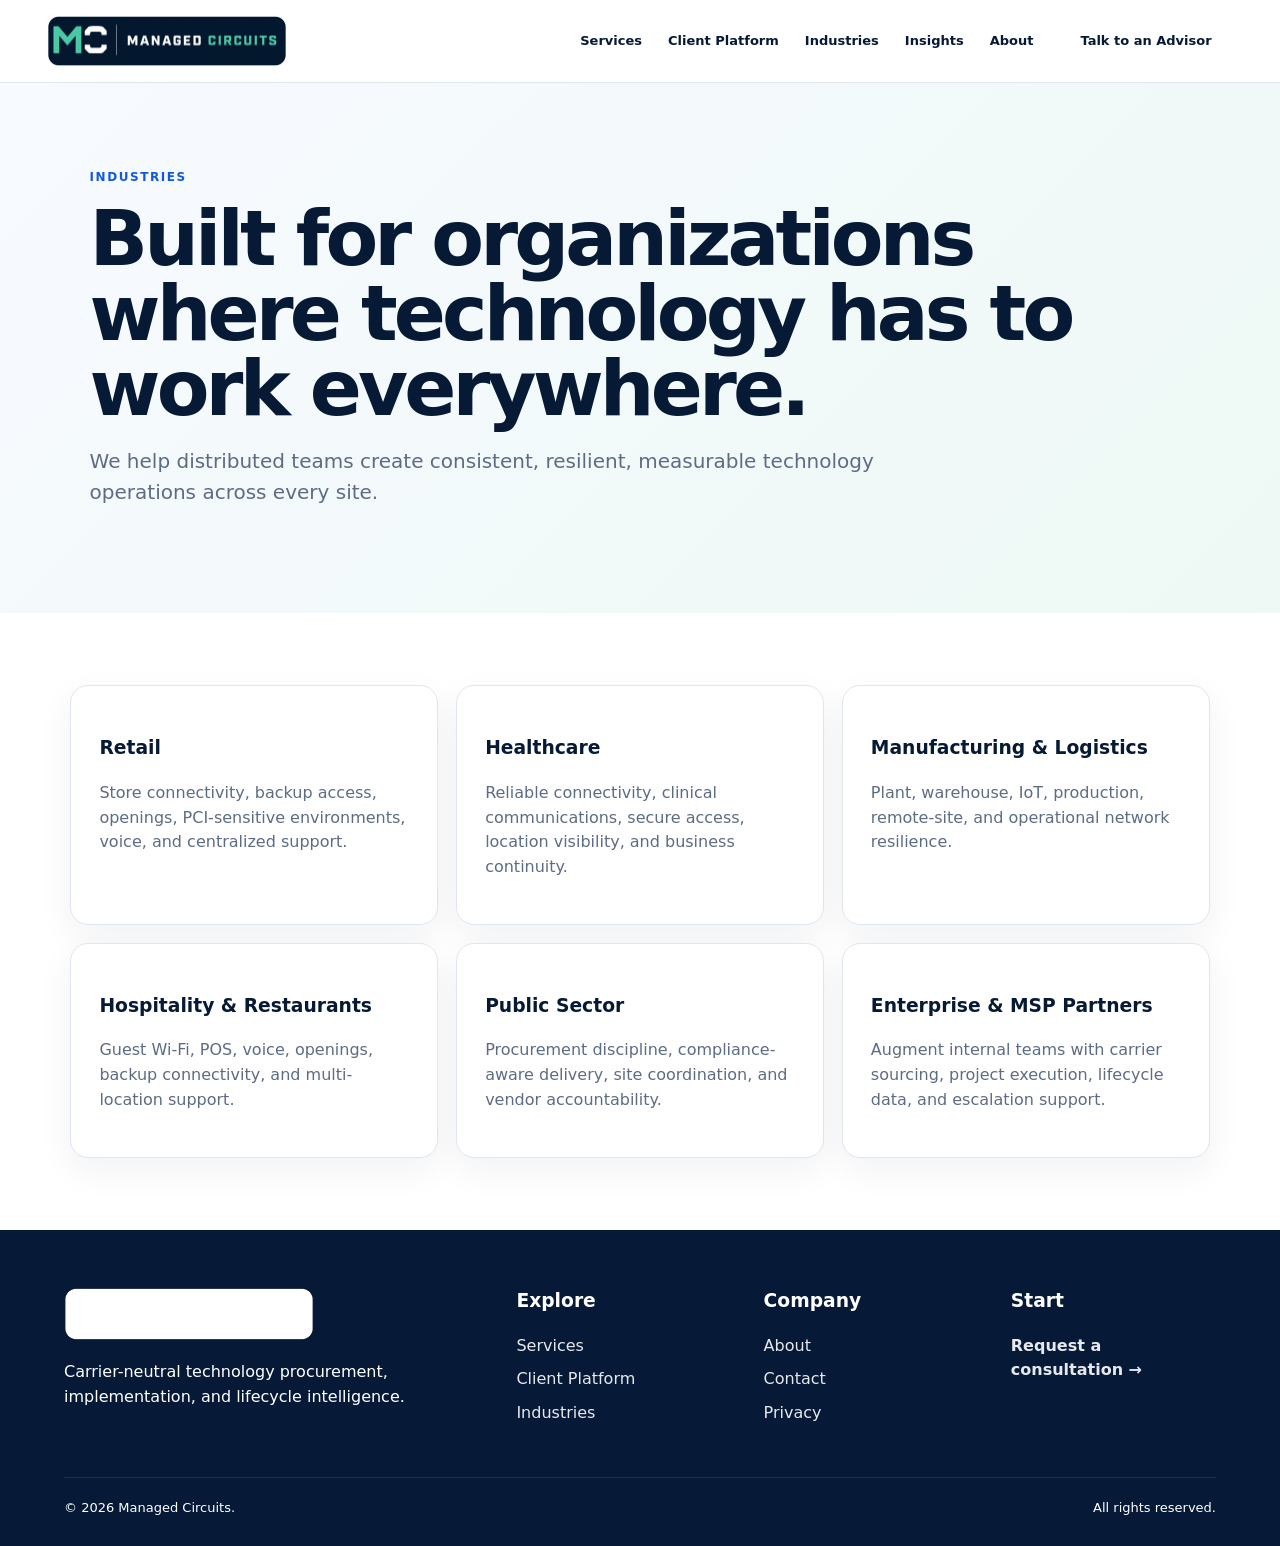
==== commit 3623e47b: "Fix footer logo white box" ====
--- a/industries/index.html
+++ b/industries/index.html
@@ -1 +1 @@
-<!doctype html><html lang="en"><head><meta charset="utf-8"><meta name="viewport" content="width=device-width,initial-scale=1"><title>Industries | Managed Circuits</title><meta name="description" content="Technology lifecycle management for retail, healthcare, hospitality, manufacturing, public sector, and distributed enterprises."><link rel="icon" type="image/png" href="/assets/images/favicon.png"><link rel="stylesheet" href="/assets/css/styles.css"></head><body><header class="site-header"><a class="brand" href="/"><img src="/assets/images/logo.png" alt="Managed Circuits"></a><button class="nav-toggle" aria-expanded="false">Menu</button><nav class="nav-links"><a href="/services/">Services</a><a href="/platform/">Client Platform</a><a href="/industries/">Industries</a><a href="/resources/">Insights</a><a href="/about.html">About</a><a class="button button-small" href="/contact.html">Talk to an Advisor</a></nav></header><main><section class="page-hero"><div class="eyebrow">Industries</div><h1>Built for organizations where technology has to work everywhere.</h1><p>We help distributed teams create consistent, resilient, measurable technology operations across every site.</p></section><section class="section cards three"><article class="card"><h3>Retail</h3><p>Store connectivity, backup access, openings, PCI-sensitive environments, voice, and centralized support.</p></article><article class="card"><h3>Healthcare</h3><p>Reliable connectivity, clinical communications, secure access, location visibility, and business continuity.</p></article><article class="card"><h3>Manufacturing & Logistics</h3><p>Plant, warehouse, IoT, production, remote-site, and operational network resilience.</p></article><article class="card"><h3>Hospitality & Restaurants</h3><p>Guest Wi-Fi, POS, voice, openings, backup connectivity, and multi-location support.</p></article><article class="card"><h3>Public Sector</h3><p>Procurement discipline, compliance-aware delivery, site coordination, and vendor accountability.</p></article><article class="card"><h3>Enterprise & MSP Partners</h3><p>Augment internal teams with carrier sourcing, project execution, lifecycle data, and escalation support.</p></article></section></main><footer class="site-footer"><div><img class="footer-logo" src="/assets/images/footer-logo.svg" alt="Managed Circuits"><p>Carrier-neutral technology procurement, implementation, and lifecycle intelligence.</p></div><div><h3>Explore</h3><a href="/services/">Services</a><a href="/platform/">Client Platform</a><a href="/industries/">Industries</a></div><div><h3>Company</h3><a href="/about.html">About</a><a href="/contact.html">Contact</a><a href="/privacy.html">Privacy</a></div><div><h3>Start</h3><a class="text-link" href="/contact.html">Request a consultation →</a></div><div class="footer-bottom"><span>© 2026 Managed Circuits.</span><span>All rights reserved.</span></div></footer><script src="/assets/js/site.js" defer></script></body></html>+<!doctype html><html lang="en"><head><meta charset="utf-8"><meta name="viewport" content="width=device-width,initial-scale=1"><title>Industries | Managed Circuits</title><meta name="description" content="Technology lifecycle management for retail, healthcare, hospitality, manufacturing, public sector, and distributed enterprises."><link rel="icon" type="image/png" href="/assets/images/favicon.png"><link rel="stylesheet" href="/assets/css/styles.css"></head><body><header class="site-header"><a class="brand" href="/"><img src="/assets/images/logo.png" alt="Managed Circuits"></a><button class="nav-toggle" aria-expanded="false">Menu</button><nav class="nav-links"><a href="/services/">Services</a><a href="/platform/">Client Platform</a><a href="/industries/">Industries</a><a href="/resources/">Insights</a><a href="/about.html">About</a><a class="button button-small" href="/contact.html">Talk to an Advisor</a></nav></header><main><section class="page-hero"><div class="eyebrow">Industries</div><h1>Built for organizations where technology has to work everywhere.</h1><p>We help distributed teams create consistent, resilient, measurable technology operations across every site.</p></section><section class="section cards three"><article class="card"><h3>Retail</h3><p>Store connectivity, backup access, openings, PCI-sensitive environments, voice, and centralized support.</p></article><article class="card"><h3>Healthcare</h3><p>Reliable connectivity, clinical communications, secure access, location visibility, and business continuity.</p></article><article class="card"><h3>Manufacturing & Logistics</h3><p>Plant, warehouse, IoT, production, remote-site, and operational network resilience.</p></article><article class="card"><h3>Hospitality & Restaurants</h3><p>Guest Wi-Fi, POS, voice, openings, backup connectivity, and multi-location support.</p></article><article class="card"><h3>Public Sector</h3><p>Procurement discipline, compliance-aware delivery, site coordination, and vendor accountability.</p></article><article class="card"><h3>Enterprise & MSP Partners</h3><p>Augment internal teams with carrier sourcing, project execution, lifecycle data, and escalation support.</p></article></section></main><footer class="site-footer"><div><img class="footer-logo" src="/assets/images/logo.png" alt="Managed Circuits"><p>Carrier-neutral technology procurement, implementation, and lifecycle intelligence.</p></div><div><h3>Explore</h3><a href="/services/">Services</a><a href="/platform/">Client Platform</a><a href="/industries/">Industries</a></div><div><h3>Company</h3><a href="/about.html">About</a><a href="/contact.html">Contact</a><a href="/privacy.html">Privacy</a></div><div><h3>Start</h3><a class="text-link" href="/contact.html">Request a consultation →</a></div><div class="footer-bottom"><span>© 2026 Managed Circuits.</span><span>All rights reserved.</span></div></footer><script src="/assets/js/site.js" defer></script></body></html>
--- a/assets/css/styles.css
+++ b/assets/css/styles.css
@@ -357,3 +357,490 @@
     padding: 24px !important;
   }
 }
+
+/* Polished interactive client portal */
+
+.interactive-portal {
+  position: relative;
+  width: 100%;
+  border: 7px solid #101d2d !important;
+  border-radius: 26px !important;
+  background: #f7f9fc !important;
+  box-shadow:
+    0 34px 80px rgba(5, 22, 48, .34),
+    0 8px 24px rgba(5, 22, 48, .18) !important;
+  overflow: hidden !important;
+}
+
+.interactive-portal-bar {
+  display: grid !important;
+  grid-template-columns: minmax(300px, 620px) auto !important;
+  justify-content: space-between !important;
+  align-items: center !important;
+  gap: 24px !important;
+  height: 74px !important;
+  padding: 0 24px !important;
+  background: #fff !important;
+  border-bottom: 1px solid #dce5ef !important;
+  border-radius: 18px 18px 0 0 !important;
+}
+
+.portal-search-mini {
+  width: 100% !important;
+  padding: 13px 18px !important;
+  border: 1px solid #d5deea !important;
+  border-radius: 12px !important;
+  background: #fff !important;
+  color: #8090a7 !important;
+  font-size: 13px !important;
+}
+
+.portal-header-actions {
+  display: flex;
+  align-items: center;
+  justify-content: flex-end;
+  gap: 16px;
+}
+
+.portal-bell {
+  position: relative;
+  color: #071a35;
+  font-size: 23px;
+  line-height: 1;
+}
+
+.portal-bell span {
+  position: absolute;
+  top: -10px;
+  right: -10px;
+  display: grid;
+  place-items: center;
+  width: 20px;
+  height: 20px;
+  border: 2px solid #fff;
+  border-radius: 50%;
+  background: #ff3038;
+  color: #fff;
+  font-size: 10px;
+  font-weight: 900;
+}
+
+.portal-action-items {
+  position: relative;
+  display: flex;
+  align-items: center;
+  gap: 9px;
+  padding: 12px 15px !important;
+  border: 1px solid #63dfca !important;
+  border-radius: 12px !important;
+  background: #f5fffd !important;
+  color: #071a35 !important;
+  box-shadow:
+    0 0 0 0 rgba(66, 214, 190, .4),
+    0 8px 24px rgba(36, 194, 167, .18) !important;
+  animation: actionItemsPulse 2.2s ease-in-out infinite;
+}
+
+.portal-action-items b {
+  font-size: 12px;
+  white-space: nowrap;
+}
+
+.portal-action-items em {
+  display: grid;
+  place-items: center;
+  width: 23px;
+  height: 23px;
+  border-radius: 50%;
+  background: #ff3038;
+  color: #fff;
+  font-size: 10px;
+  font-style: normal;
+  font-weight: 900;
+}
+
+.action-list-icon {
+  font-size: 17px;
+}
+
+.portal-avatar {
+  display: grid;
+  place-items: center;
+  width: 40px;
+  height: 40px;
+  border-radius: 50%;
+  background: #071a35;
+  color: #fff;
+  font-size: 12px;
+  font-weight: 900;
+}
+
+.interactive-portal-body {
+  display: grid !important;
+  grid-template-columns: 205px minmax(0, 1fr) !important;
+  min-height: 590px !important;
+}
+
+.interactive-sidebar {
+  padding: 18px 13px 22px !important;
+  background:
+    radial-gradient(circle at 25% 5%, rgba(39, 117, 255, .12), transparent 28%),
+    linear-gradient(180deg, #061a38 0%, #031328 100%) !important;
+}
+
+.interactive-sidebar-brand {
+  display: flex;
+  align-items: center;
+  height: 78px;
+  margin: -4px 1px 15px;
+  padding: 8px 10px 15px;
+  border-bottom: 1px solid rgba(255, 255, 255, .1);
+}
+
+.interactive-sidebar-brand img {
+  display: block;
+  width: 172px !important;
+  height: auto !important;
+  max-height: 58px !important;
+  object-fit: contain !important;
+  object-position: left center !important;
+}
+
+.interactive-sidebar button {
+  display: flex !important;
+  align-items: center !important;
+  gap: 12px !important;
+  width: 100% !important;
+  margin-bottom: 5px !important;
+  padding: 12px 13px !important;
+  border: 1px solid transparent !important;
+  border-radius: 10px !important;
+  background: transparent !important;
+  color: #d1dced !important;
+  font-size: 12px !important;
+  text-align: left !important;
+  transition: .2s ease !important;
+}
+
+.interactive-sidebar button:hover {
+  background: rgba(24, 103, 199, .35) !important;
+  color: #fff !important;
+  transform: translateX(2px);
+}
+
+.interactive-sidebar button.active {
+  border-color: rgba(57, 139, 255, .25) !important;
+  background: linear-gradient(90deg, #0b4b92, #075bb6) !important;
+  color: #fff !important;
+  box-shadow: 0 10px 25px rgba(0, 69, 154, .25) !important;
+}
+
+.interactive-canvas {
+  background: linear-gradient(180deg, #f8fbff 0%, #edf3fa 100%) !important;
+}
+
+.portal-view {
+  padding: 26px !important;
+}
+
+.portal-focus-card {
+  right: 22px !important;
+  bottom: 18px !important;
+  border: 1px solid #e0e7f0 !important;
+  border-radius: 14px !important;
+  box-shadow: 0 15px 35px rgba(7, 26, 53, .18) !important;
+}
+
+@keyframes actionItemsPulse {
+  0%, 100% {
+    box-shadow:
+      0 0 0 0 rgba(66, 214, 190, .35),
+      0 8px 24px rgba(36, 194, 167, .18);
+  }
+
+  50% {
+    box-shadow:
+      0 0 0 9px rgba(66, 214, 190, 0),
+      0 11px 30px rgba(36, 194, 167, .28);
+  }
+}
+
+@media (max-width: 900px) {
+  .interactive-portal-bar {
+    grid-template-columns: 1fr auto !important;
+    padding: 0 14px !important;
+  }
+
+  .portal-action-items b {
+    display: none;
+  }
+
+  .interactive-portal-body {
+    grid-template-columns: 72px minmax(0, 1fr) !important;
+  }
+
+  .interactive-sidebar-brand {
+    height: 58px;
+    padding: 5px;
+  }
+
+  .interactive-sidebar-brand img {
+    width: 48px !important;
+    max-height: 48px !important;
+    object-fit: cover !important;
+    object-position: left !important;
+  }
+
+  .interactive-sidebar button {
+    justify-content: center !important;
+  }
+
+  .interactive-sidebar button span {
+    display: none !important;
+  }
+}
+
+/* FINAL VISUAL TUNING — 2026-07-22 */
+
+/* Softer hero buttons */
+.hero-approved .button-blue {
+  background: #0b4f9f !important;
+  border-color: #0b4f9f !important;
+  border-radius: 9px !important;
+  padding: 14px 24px !important;
+}
+
+.hero-approved .button-green {
+  background: #0b8e69 !important;
+  border-color: #0b8e69 !important;
+  border-radius: 9px !important;
+  padding: 14px 24px !important;
+}
+
+/* Stop the click-through headline from dominating */
+section:has(.interactive-portal) {
+  align-items: center !important;
+}
+
+section:has(.interactive-portal) > div:first-child h2 {
+  font-size: clamp(42px, 4vw, 62px) !important;
+  line-height: .98 !important;
+  letter-spacing: -.045em !important;
+  max-width: 520px !important;
+}
+
+section:has(.interactive-portal) > div:first-child p {
+  max-width: 480px !important;
+  font-size: 16px !important;
+  line-height: 1.5 !important;
+}
+
+/* Portal frame */
+.interactive-portal {
+  border: 5px solid #0d1d31 !important;
+  border-radius: 22px !important;
+  overflow: hidden !important;
+}
+
+.interactive-portal-body {
+  grid-template-columns: 180px minmax(0, 1fr) !important;
+  min-height: 500px !important;
+}
+
+/* Sidebar should be one continuous navy tone */
+.interactive-sidebar {
+  background: #071a35 !important;
+  padding: 12px 10px 18px !important;
+}
+
+.interactive-sidebar-brand {
+  height: 58px !important;
+  padding: 5px 5px 12px !important;
+  margin: 0 2px 9px !important;
+}
+
+.interactive-sidebar-brand img {
+  width: 142px !important;
+  max-height: 42px !important;
+}
+
+.interactive-sidebar button {
+  min-height: 35px !important;
+  padding: 8px 10px !important;
+  margin-bottom: 3px !important;
+  border-radius: 7px !important;
+  font-size: 10px !important;
+  color: #cbd7e8 !important;
+}
+
+.interactive-sidebar button.active {
+  background: #0e58ad !important;
+  color: #fff !important;
+}
+
+/* Portal top bar */
+.interactive-portal-bar {
+  height: 54px !important;
+  padding: 0 14px !important;
+  grid-template-columns: minmax(220px, 1fr) auto !important;
+  gap: 14px !important;
+  overflow: visible !important;
+}
+
+.portal-search-mini {
+  height: 34px !important;
+  padding: 8px 12px !important;
+  font-size: 10px !important;
+  border-radius: 8px !important;
+}
+
+.portal-header-actions {
+  display: flex !important;
+  align-items: center !important;
+  gap: 9px !important;
+  white-space: nowrap !important;
+}
+
+.portal-bell {
+  display: block !important;
+  flex: 0 0 21px !important;
+  width: 21px !important;
+  height: 21px !important;
+}
+
+.portal-bell svg {
+  display: block !important;
+  width: 19px !important;
+  height: 19px !important;
+}
+
+.portal-action-items {
+  display: flex !important;
+  align-items: center !important;
+  width: auto !important;
+  min-width: 118px !important;
+  height: 34px !important;
+  padding: 6px 9px !important;
+  gap: 6px !important;
+  border-radius: 8px !important;
+  background: #effcf9 !important;
+  border-color: #56d4bd !important;
+  color: #071a35 !important;
+}
+
+.portal-action-items b {
+  display: inline !important;
+  font-size: 9px !important;
+}
+
+.portal-action-items em {
+  width: 18px !important;
+  height: 18px !important;
+  font-size: 8px !important;
+}
+
+.action-list-icon {
+  font-size: 13px !important;
+}
+
+.portal-avatar {
+  flex: 0 0 30px !important;
+  width: 30px !important;
+  height: 30px !important;
+  font-size: 9px !important;
+}
+
+/* Portal content sizing */
+.portal-view {
+  padding: 18px 20px 56px !important;
+}
+
+.portal-view h2 {
+  font-size: 21px !important;
+  color: #071a35 !important;
+}
+
+.portal-view h3 {
+  font-size: 14px !important;
+}
+
+.portal-view p,
+.portal-view small,
+.portal-view td,
+.portal-view th {
+  font-size: 9px !important;
+}
+
+/* Keep lifecycle compact */
+.lifecycle h2 {
+  font-size: clamp(36px, 3.7vw, 56px) !important;
+  line-height: 1.02 !important;
+}
+
+.lifecycle-line {
+  margin-top: 35px !important;
+}
+
+/* Restrained CTA bar */
+.cta-bar {
+  background: linear-gradient(90deg, #0b4f9f 0%, #0b8e69 100%) !important;
+  border-top: 0 !important;
+  border-radius: 16px !important;
+}
+
+.cta-bar .button-light {
+  background: #fff !important;
+  color: #0b4f9f !important;
+}
+
+/* Remove any visible white footer image container */
+.site-footer > div:first-child {
+  background: transparent !important;
+}
+
+.site-footer .footer-logo {
+  width: 250px !important;
+  height: 64px !important;
+  background: transparent !important;
+  border: 0 !important;
+  border-radius: 0 !important;
+  object-fit: contain !important;
+  object-position: left center !important;
+}
+
+@media (max-width: 1100px) {
+  .interactive-portal-body {
+    grid-template-columns: 155px minmax(0, 1fr) !important;
+  }
+
+  .interactive-sidebar-brand img {
+    width: 125px !important;
+  }
+
+  .portal-action-items {
+    min-width: 105px !important;
+  }
+}
+
+/* Final footer logo correction */
+.site-footer > div:first-child {
+  background: transparent !important;
+  border: 0 !important;
+  box-shadow: none !important;
+}
+
+.site-footer .footer-logo,
+.site-footer .footer-mark {
+  display: block !important;
+  width: 250px !important;
+  height: auto !important;
+  max-height: 70px !important;
+  padding: 0 !important;
+  margin: 0 0 18px !important;
+  background: transparent !important;
+  border: 0 !important;
+  border-radius: 0 !important;
+  box-shadow: none !important;
+  object-fit: contain !important;
+  object-position: left center !important;
+}
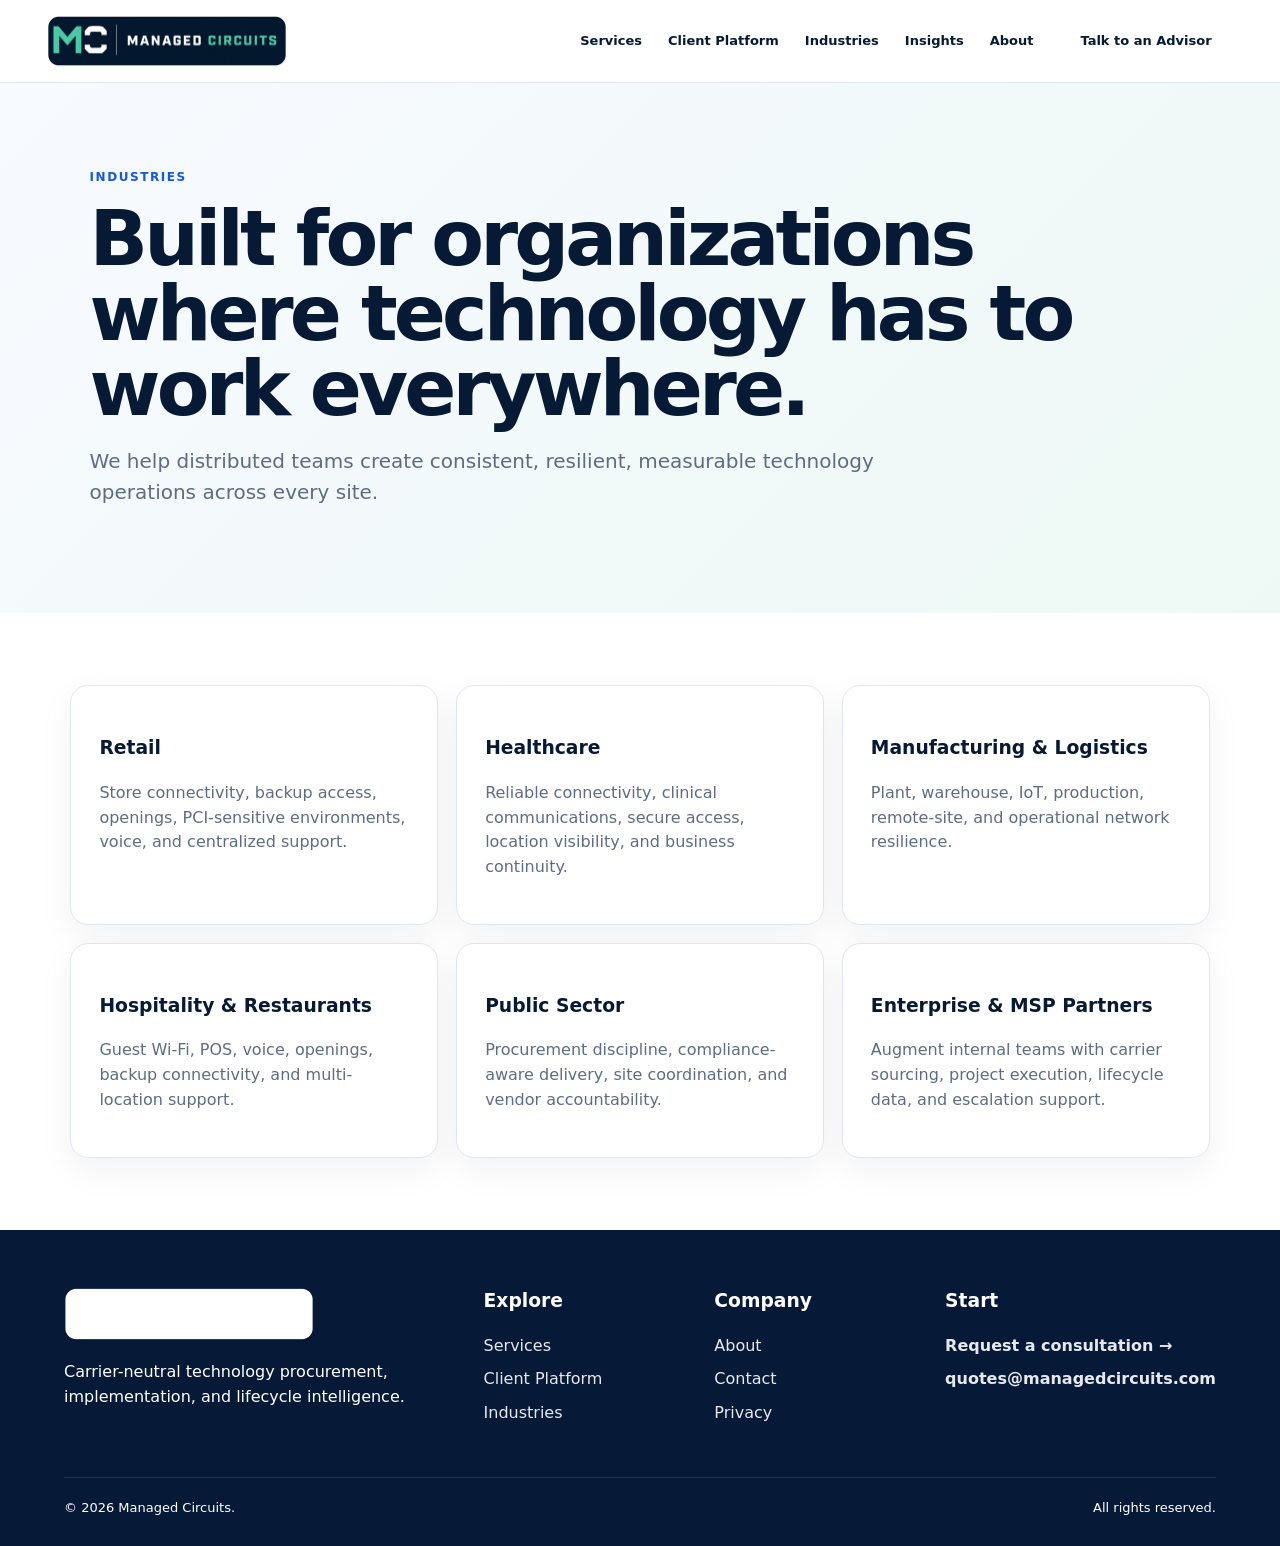
==== commit f667d8c1: "Move quotes email into footer contact section" ====
--- a/industries/index.html
+++ b/industries/index.html
@@ -1 +1,2 @@
-<!doctype html><html lang="en"><head><meta charset="utf-8"><meta name="viewport" content="width=device-width,initial-scale=1"><title>Industries | Managed Circuits</title><meta name="description" content="Technology lifecycle management for retail, healthcare, hospitality, manufacturing, public sector, and distributed enterprises."><link rel="icon" type="image/png" href="/assets/images/favicon.png"><link rel="stylesheet" href="/assets/css/styles.css"></head><body><header class="site-header"><a class="brand" href="/"><img src="/assets/images/logo.png" alt="Managed Circuits"></a><button class="nav-toggle" aria-expanded="false">Menu</button><nav class="nav-links"><a href="/services/">Services</a><a href="/platform/">Client Platform</a><a href="/industries/">Industries</a><a href="/resources/">Insights</a><a href="/about.html">About</a><a class="button button-small" href="/contact.html">Talk to an Advisor</a></nav></header><main><section class="page-hero"><div class="eyebrow">Industries</div><h1>Built for organizations where technology has to work everywhere.</h1><p>We help distributed teams create consistent, resilient, measurable technology operations across every site.</p></section><section class="section cards three"><article class="card"><h3>Retail</h3><p>Store connectivity, backup access, openings, PCI-sensitive environments, voice, and centralized support.</p></article><article class="card"><h3>Healthcare</h3><p>Reliable connectivity, clinical communications, secure access, location visibility, and business continuity.</p></article><article class="card"><h3>Manufacturing & Logistics</h3><p>Plant, warehouse, IoT, production, remote-site, and operational network resilience.</p></article><article class="card"><h3>Hospitality & Restaurants</h3><p>Guest Wi-Fi, POS, voice, openings, backup connectivity, and multi-location support.</p></article><article class="card"><h3>Public Sector</h3><p>Procurement discipline, compliance-aware delivery, site coordination, and vendor accountability.</p></article><article class="card"><h3>Enterprise & MSP Partners</h3><p>Augment internal teams with carrier sourcing, project execution, lifecycle data, and escalation support.</p></article></section></main><footer class="site-footer"><div><img class="footer-logo" src="/assets/images/logo.png" alt="Managed Circuits"><p>Carrier-neutral technology procurement, implementation, and lifecycle intelligence.</p></div><div><h3>Explore</h3><a href="/services/">Services</a><a href="/platform/">Client Platform</a><a href="/industries/">Industries</a></div><div><h3>Company</h3><a href="/about.html">About</a><a href="/contact.html">Contact</a><a href="/privacy.html">Privacy</a></div><div><h3>Start</h3><a class="text-link" href="/contact.html">Request a consultation →</a></div><div class="footer-bottom"><span>© 2026 Managed Circuits.</span><span>All rights reserved.</span></div></footer><script src="/assets/js/site.js" defer></script></body></html>+<!doctype html><html lang="en"><head><meta charset="utf-8"><meta name="viewport" content="width=device-width,initial-scale=1"><title>Industries | Managed Circuits</title><meta name="description" content="Technology lifecycle management for retail, healthcare, hospitality, manufacturing, public sector, and distributed enterprises."><link rel="icon" type="image/png" href="/assets/images/favicon.png"><link rel="stylesheet" href="/assets/css/styles.css"></head><body><header class="site-header"><a class="brand" href="/"><img src="/assets/images/logo.png" alt="Managed Circuits"></a><button class="nav-toggle" aria-expanded="false">Menu</button><nav class="nav-links"><a href="/services/">Services</a><a href="/platform/">Client Platform</a><a href="/industries/">Industries</a><a href="/resources/">Insights</a><a href="/about.html">About</a><a class="button button-small" href="/contact.html">Talk to an Advisor</a></nav></header><main><section class="page-hero"><div class="eyebrow">Industries</div><h1>Built for organizations where technology has to work everywhere.</h1><p>We help distributed teams create consistent, resilient, measurable technology operations across every site.</p></section><section class="section cards three"><article class="card"><h3>Retail</h3><p>Store connectivity, backup access, openings, PCI-sensitive environments, voice, and centralized support.</p></article><article class="card"><h3>Healthcare</h3><p>Reliable connectivity, clinical communications, secure access, location visibility, and business continuity.</p></article><article class="card"><h3>Manufacturing & Logistics</h3><p>Plant, warehouse, IoT, production, remote-site, and operational network resilience.</p></article><article class="card"><h3>Hospitality & Restaurants</h3><p>Guest Wi-Fi, POS, voice, openings, backup connectivity, and multi-location support.</p></article><article class="card"><h3>Public Sector</h3><p>Procurement discipline, compliance-aware delivery, site coordination, and vendor accountability.</p></article><article class="card"><h3>Enterprise & MSP Partners</h3><p>Augment internal teams with carrier sourcing, project execution, lifecycle data, and escalation support.</p></article></section></main><footer class="site-footer"><div><img class="footer-logo" src="/assets/images/logo.png" alt="Managed Circuits"><p>Carrier-neutral technology procurement, implementation, and lifecycle intelligence.</p></div><div><h3>Explore</h3><a href="/services/">Services</a><a href="/platform/">Client Platform</a><a href="/industries/">Industries</a></div><div><h3>Company</h3><a href="/about.html">About</a><a href="/contact.html">Contact</a><a href="/privacy.html">Privacy</a></div><div><h3>Start</h3><a class="text-link" href="/contact.html">Request a consultation →</a><a class="text-link" href="mailto:quotes@managedcircuits.com">quotes@managedcircuits.com</a></div><div class="footer-bottom"><span>© 2026 Managed Circuits.</span><span>All rights reserved.</span></div>
+</footer><script src="/assets/js/site.js" defer></script></body></html>
